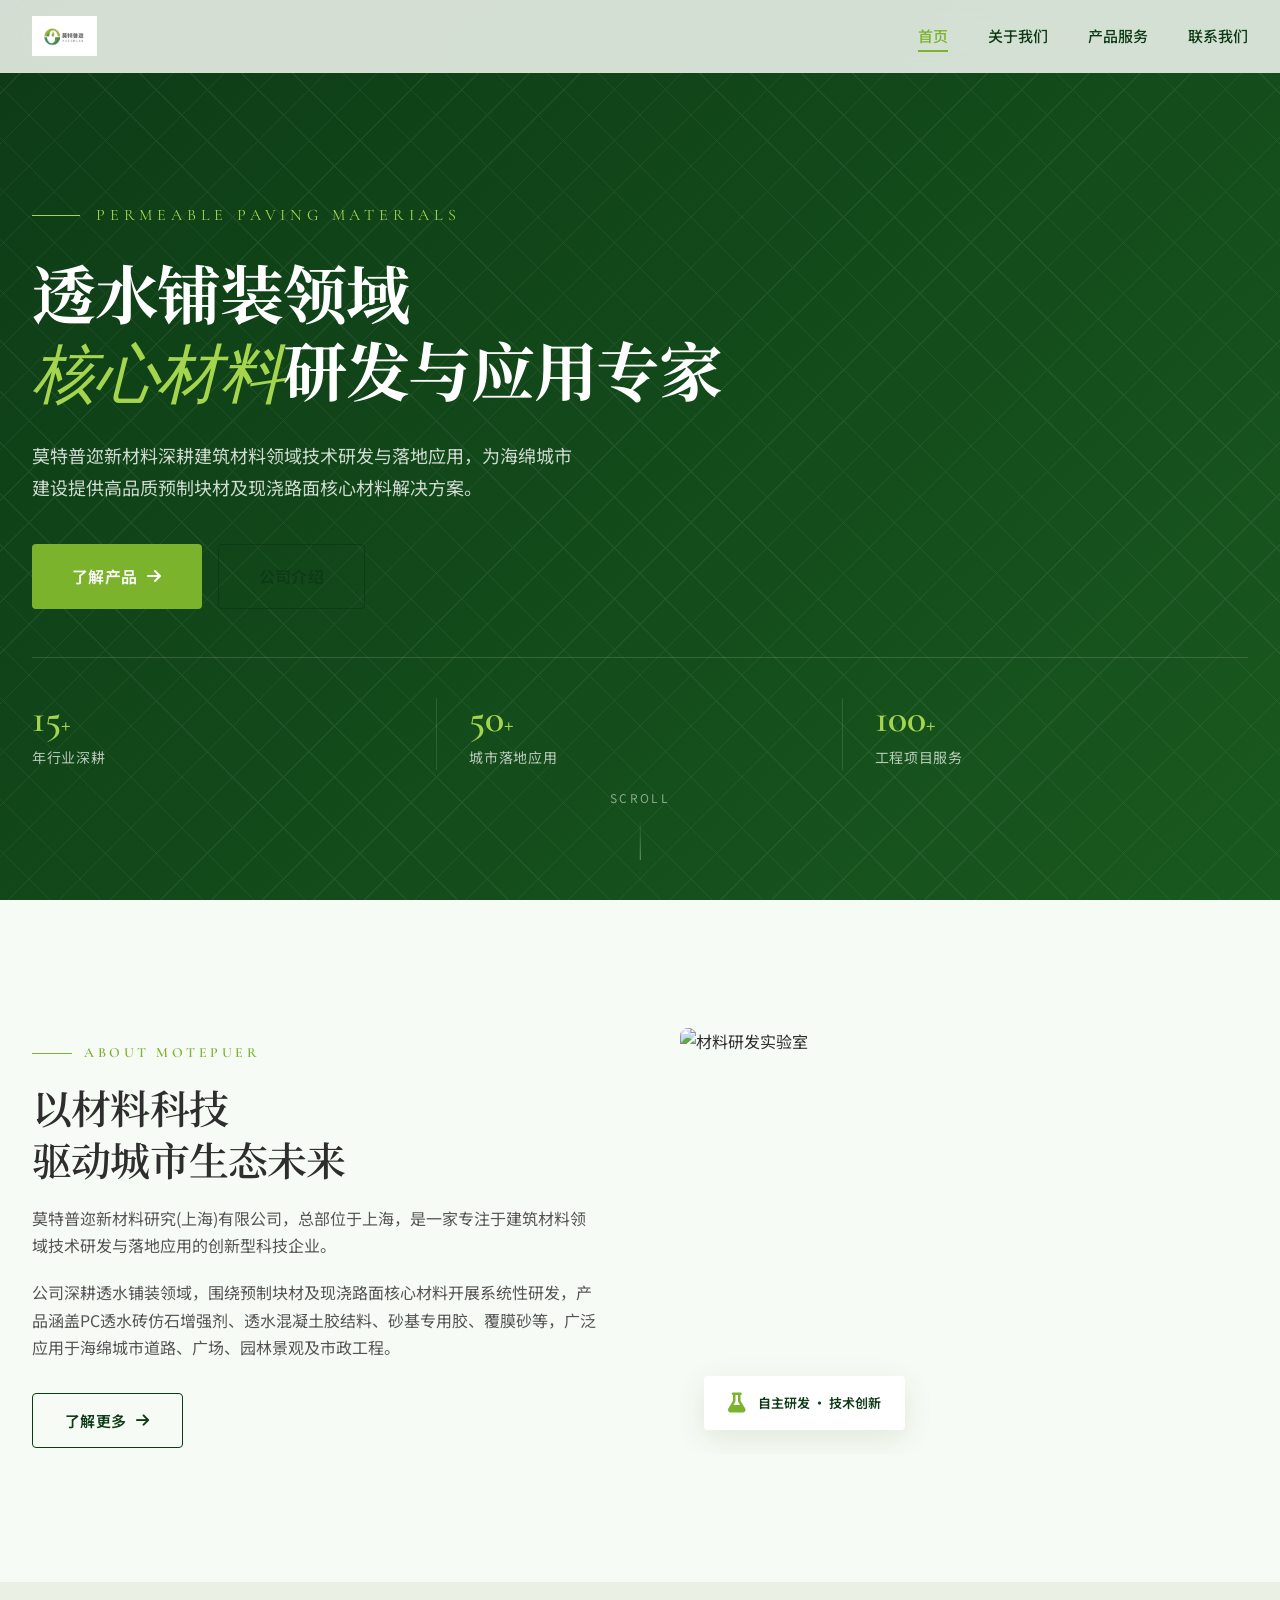
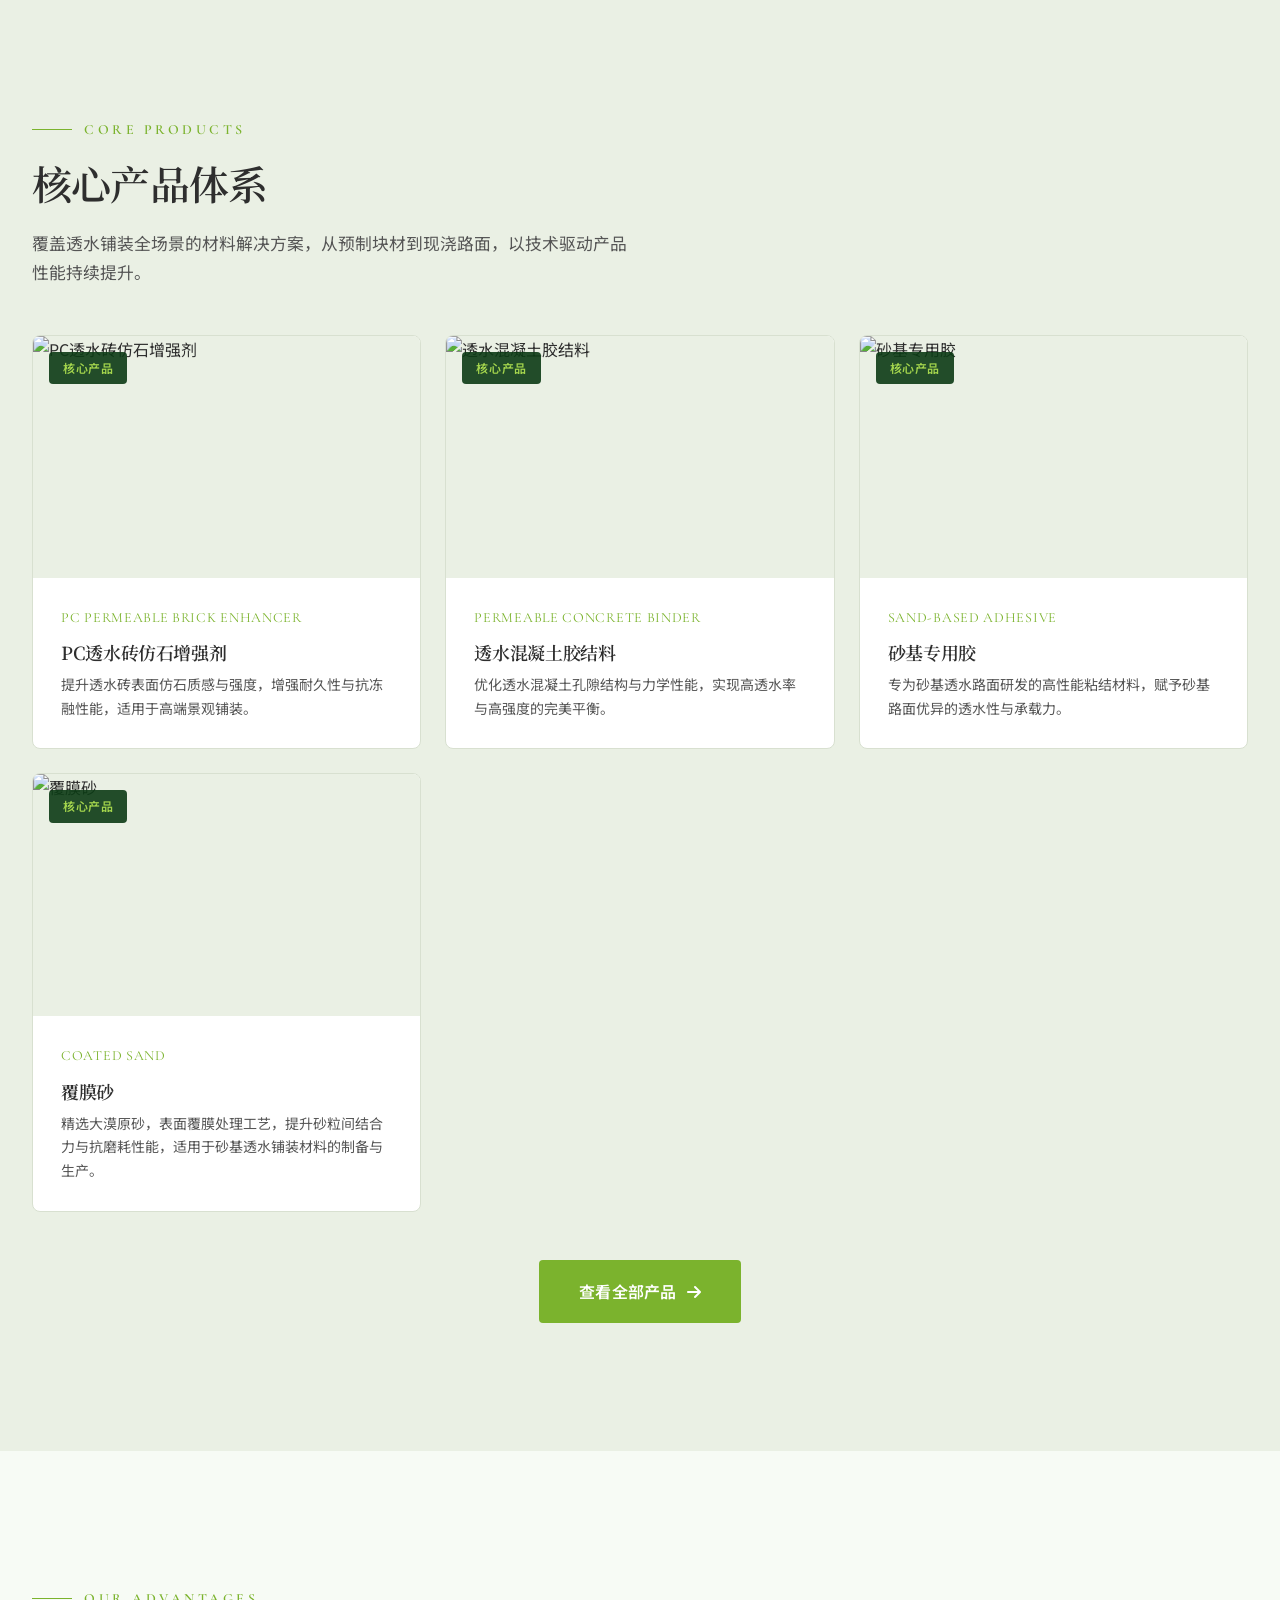
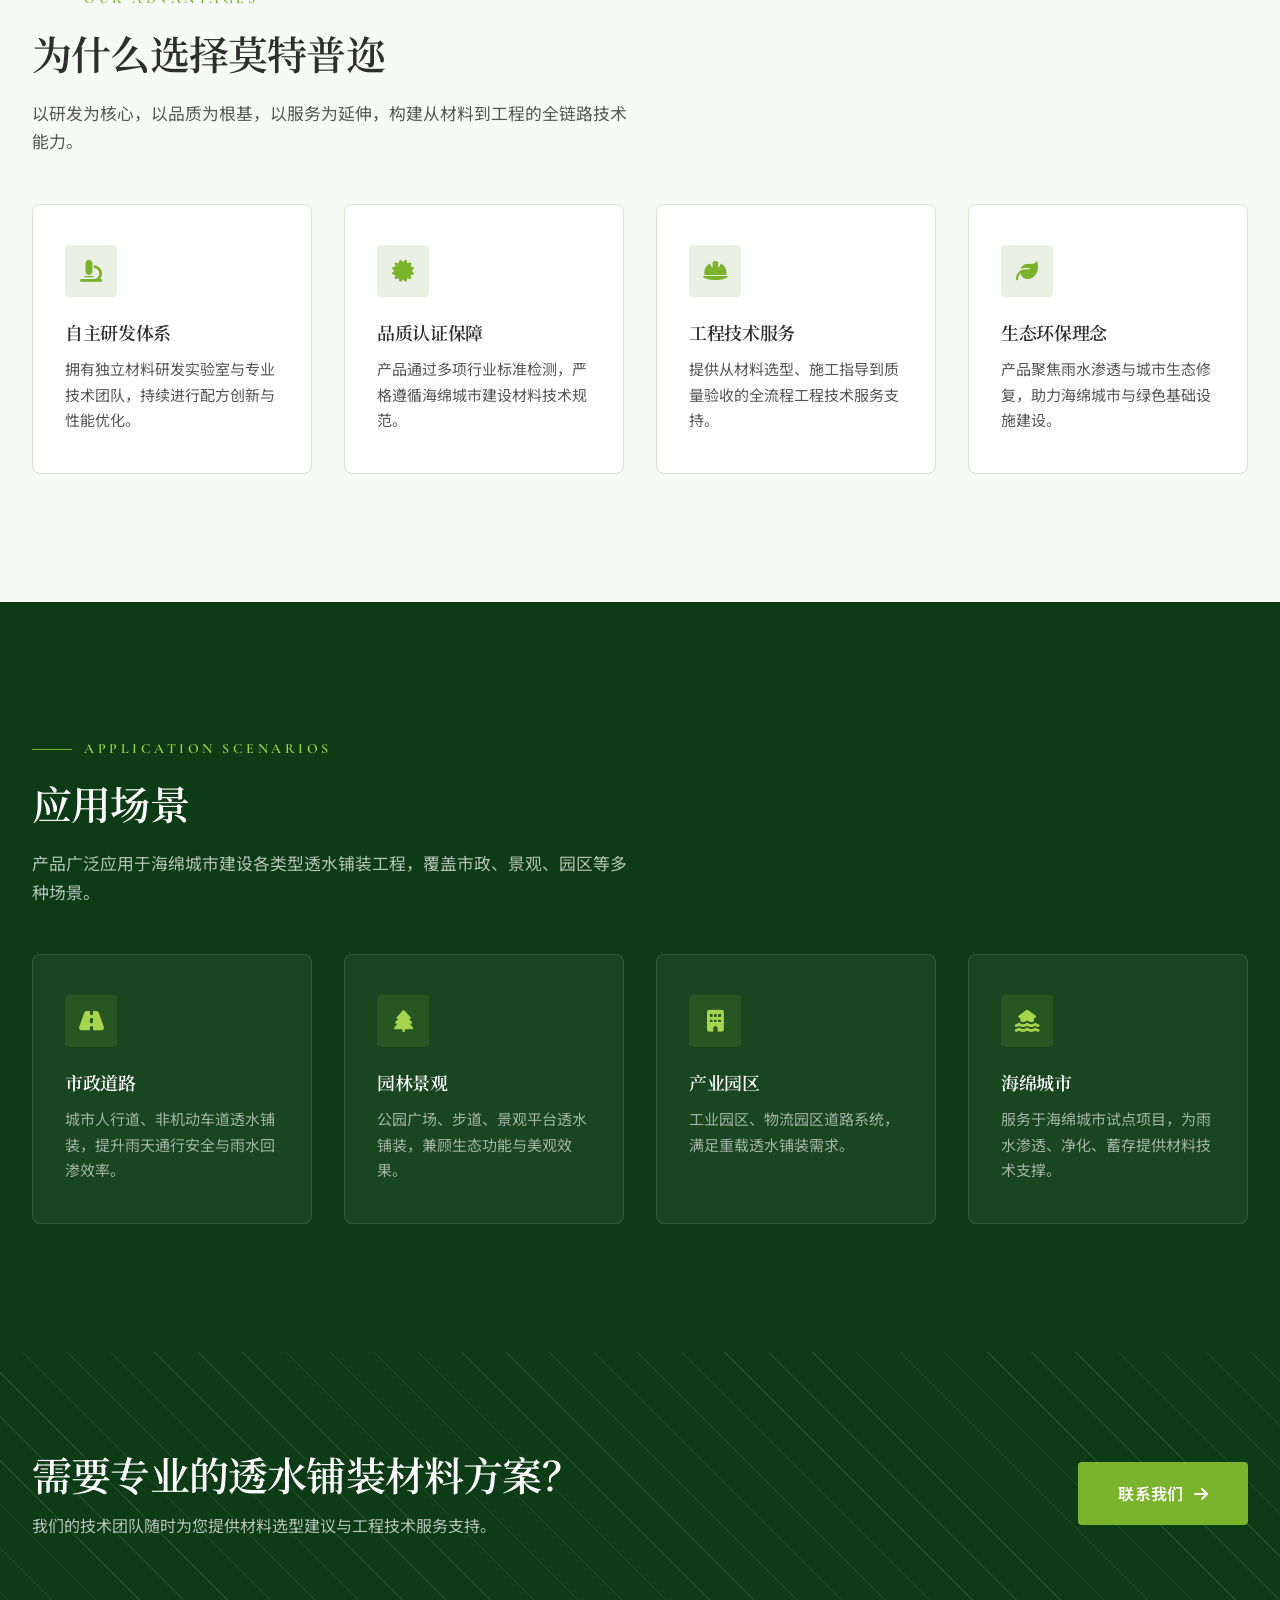
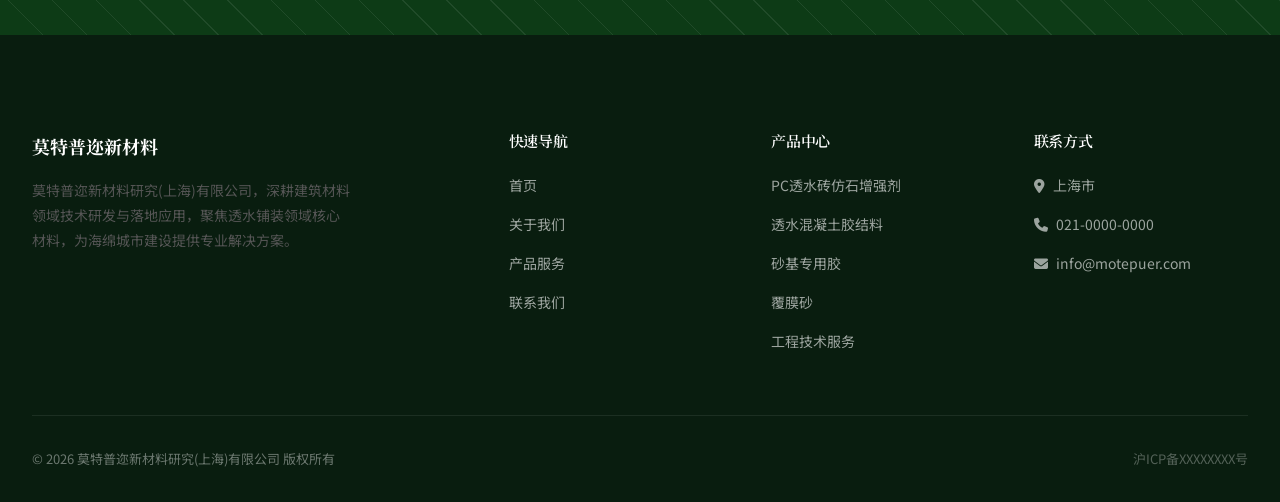
==== index.html @ 20e417fd "首次提交网站全部页面文件" ====
<!DOCTYPE html>
<html lang="zh-CN">
<head>
  <meta charset="UTF-8">
  <meta name="viewport" content="width=device-width, initial-scale=1.0">
  <title>莫特普迩新材料研究(上海)有限公司 | 透水铺装领域核心材料专家</title>
  <meta name="description" content="莫特普迩新材料研究(上海)有限公司深耕建筑材料领域技术研发与落地应用，聚焦透水铺装领域预制块材及现浇路面核心材料，包括PC透水砖仿石增强剂、透水混凝土胶结料、砂基专用胶、覆膜砂等。">

  <!-- Fonts -->
  <link rel="preconnect" href="https://fonts.googleapis.com">
  <link rel="preconnect" href="https://fonts.gstatic.com" crossorigin>
  <link href="https://fonts.googleapis.com/css2?family=Noto+Sans+SC:wght@300;400;500;700&family=Noto+Serif+SC:wght@400;600;700&family=Cormorant+Garamond:ital,wght@0,400;0,600;1,400&display=swap" rel="stylesheet">

  <!-- Font Awesome -->
  <link rel="stylesheet" href="https://cdnjs.cloudflare.com/ajax/libs/font-awesome/6.5.1/css/all.min.css">

  <!-- Styles -->
  <link rel="stylesheet" href="css/style.css">
</head>
<body>

  <!-- ========== Navbar ========== -->
  <nav class="navbar">
    <div class="nav__inner">
      <a href="index.html" class="nav__logo">
        <img src="assets/images/logo.jpg" alt="莫特普迩">
      </a>
      <ul class="nav__links">
        <li><a href="index.html" class="nav__link">首页</a></li>
        <li><a href="about.html" class="nav__link">关于我们</a></li>
        <li><a href="products.html" class="nav__link">产品服务</a></li>
        <li><a href="contact.html" class="nav__link">联系我们</a></li>
      </ul>
      <button class="nav__toggle" aria-label="菜单">
        <i class="fas fa-bars"></i>
      </button>
    </div>
  </nav>

  <!-- ========== Hero ========== -->
  <section class="hero">
    <div class="hero__bg"></div>
    <div class="hero__pattern"></div>
    <div class="hero__content">
      <div class="hero__label">PERMEABLE PAVING MATERIALS</div>
      <h1 class="hero__title">
        透水铺装领域<br>
        <em>核心材料</em>研发与应用专家
      </h1>
      <p class="hero__desc">
        莫特普迩新材料深耕建筑材料领域技术研发与落地应用，为海绵城市建设提供高品质预制块材及现浇路面核心材料解决方案。
      </p>
      <div class="hero__actions">
        <a href="products.html" class="btn btn--primary btn--lg">
          了解产品 <i class="fas fa-arrow-right"></i>
        </a>
        <a href="about.html" class="btn btn--outline btn--lg">
          公司介绍
        </a>
      </div>

      <div class="hero__stats">
        <div class="hero__stat">
          <div class="hero__stat-num">15<span style="font-size:1.5rem;">+</span></div>
          <div class="hero__stat-label">年行业深耕</div>
        </div>
        <div class="hero__stat">
          <div class="hero__stat-num">50<span style="font-size:1.5rem;">+</span></div>
          <div class="hero__stat-label">城市落地应用</div>
        </div>
        <div class="hero__stat">
          <div class="hero__stat-num">100<span style="font-size:1.5rem;">+</span></div>
          <div class="hero__stat-label">工程项目服务</div>
        </div>
      </div>
    </div>

    <div class="hero__scroll">
      <span>SCROLL</span>
      <div class="hero__scroll-line"></div>
    </div>
  </section>

  <!-- ========== About Preview ========== -->
  <section class="section">
    <div class="container">
      <div class="split">
        <div class="split__text fade-up">
          <div class="section-label">ABOUT MOTEPUER</div>
          <h2 class="section-title">以材料科技<br>驱动城市生态未来</h2>
          <p style="margin-bottom: 1.25rem;">
            莫特普迩新材料研究(上海)有限公司，总部位于上海，是一家专注于建筑材料领域技术研发与落地应用的创新型科技企业。
          </p>
          <p style="margin-bottom: 2rem;">
            公司深耕透水铺装领域，围绕预制块材及现浇路面核心材料开展系统性研发，产品涵盖PC透水砖仿石增强剂、透水混凝土胶结料、砂基专用胶、覆膜砂等，广泛应用于海绵城市道路、广场、园林景观及市政工程。
          </p>
          <a href="about.html" class="btn btn--outline">
            了解更多 <i class="fas fa-arrow-right"></i>
          </a>
        </div>
        <div class="split__image fade-up">
          <img src="https://images.unsplash.com/photo-1581094288338-2314dddb7ece?w=800&q=80" alt="材料研发实验室">
          <div class="split__image-badge">
            <i class="fas fa-flask"></i>
            <span class="split__image-badge-text">自主研发 · 技术创新</span>
          </div>
        </div>
      </div>
    </div>
  </section>

  <!-- ========== Core Products ========== -->
  <section class="section section--alt">
    <div class="container">
      <div style="max-width: 600px;" class="fade-up">
        <div class="section-label">CORE PRODUCTS</div>
        <h2 class="section-title">核心产品体系</h2>
        <p class="section-desc">
          覆盖透水铺装全场景的材料解决方案，从预制块材到现浇路面，以技术驱动产品性能持续提升。
        </p>
      </div>

      <div class="products-grid">
        <div class="product-card fade-up">
          <div class="product-card__image">
            <img src="https://images.unsplash.com/photo-1604079628040-9431bb279f9b?w=600&q=80" alt="PC透水砖仿石增强剂">
            <span class="product-card__tag">核心产品</span>
          </div>
          <div class="product-card__body">
            <div class="product-card__subtitle">PC PERMEABLE BRICK ENHANCER</div>
            <h3 class="product-card__title">PC透水砖仿石增强剂</h3>
            <p class="product-card__desc">提升透水砖表面仿石质感与强度，增强耐久性与抗冻融性能，适用于高端景观铺装。</p>
          </div>
        </div>

        <div class="product-card fade-up">
          <div class="product-card__image">
            <img src="C:\Users\梦宇\WorkBuddy\2026-07-03-17-20-47\website\assets\images" alt="透水混凝土胶结料">
            <span class="product-card__tag">核心产品</span>
          </div>
          <div class="product-card__body">
            <div class="product-card__subtitle">PERMEABLE CONCRETE BINDER</div>
            <h3 class="product-card__title">透水混凝土胶结料</h3>
            <p class="product-card__desc">优化透水混凝土孔隙结构与力学性能，实现高透水率与高强度的完美平衡。</p>
          </div>
        </div>

        <div class="product-card fade-up">
          <div class="product-card__image">
            <img src="https://images.unsplash.com/photo-1503387762-3b858595ef67?w=600&q=80" alt="砂基专用胶">
            <span class="product-card__tag">核心产品</span>
          </div>
          <div class="product-card__body">
            <div class="product-card__subtitle">SAND-BASED ADHESIVE</div>
            <h3 class="product-card__title">砂基专用胶</h3>
            <p class="product-card__desc">专为砂基透水路面研发的高性能粘结材料，赋予砂基路面优异的透水性与承载力。</p>
          </div>
        </div>

        <div class="product-card fade-up">
          <div class="product-card__image">
            <img src="https://images.unsplash.com/photo-1565793298595-6a879b1d9493?w=600&q=80" alt="覆膜砂">
            <span class="product-card__tag">核心产品</span>
          </div>
          <div class="product-card__body">
            <div class="product-card__subtitle">COATED SAND</div>
            <h3 class="product-card__title">覆膜砂</h3>
            <p class="product-card__desc">精选大漠原砂，表面覆膜处理工艺，提升砂粒间结合力与抗磨耗性能，适用于砂基透水铺装材料的制备与生产。</p>
          </div>
        </div>
      </div>

      <div style="text-align: center; margin-top: 3rem;" class="fade-up">
        <a href="products.html" class="btn btn--primary btn--lg">
          查看全部产品 <i class="fas fa-arrow-right"></i>
        </a>
      </div>
    </div>
  </section>

  <!-- ========== Advantages ========== -->
  <section class="section">
    <div class="container">
      <div style="max-width: 600px; margin-bottom: 1rem;" class="fade-up">
        <div class="section-label">OUR ADVANTAGES</div>
        <h2 class="section-title">为什么选择莫特普迩</h2>
        <p class="section-desc">
          以研发为核心，以品质为根基，以服务为延伸，构建从材料到工程的全链路技术能力。
        </p>
      </div>

      <div class="features">
        <div class="feature-card fade-up">
          <div class="feature-card__icon"><i class="fas fa-microscope"></i></div>
          <h3 class="feature-card__title">自主研发体系</h3>
          <p class="feature-card__desc">拥有独立材料研发实验室与专业技术团队，持续进行配方创新与性能优化。</p>
        </div>
        <div class="feature-card fade-up">
          <div class="feature-card__icon"><i class="fas fa-certificate"></i></div>
          <h3 class="feature-card__title">品质认证保障</h3>
          <p class="feature-card__desc">产品通过多项行业标准检测，严格遵循海绵城市建设材料技术规范。</p>
        </div>
        <div class="feature-card fade-up">
          <div class="feature-card__icon"><i class="fas fa-hard-hat"></i></div>
          <h3 class="feature-card__title">工程技术服务</h3>
          <p class="feature-card__desc">提供从材料选型、施工指导到质量验收的全流程工程技术服务支持。</p>
        </div>
        <div class="feature-card fade-up">
          <div class="feature-card__icon"><i class="fas fa-leaf"></i></div>
          <h3 class="feature-card__title">生态环保理念</h3>
          <p class="feature-card__desc">产品聚焦雨水渗透与城市生态修复，助力海绵城市与绿色基础设施建设。</p>
        </div>
      </div>
    </div>
  </section>

  <!-- ========== Application Scenarios ========== -->
  <section class="section section--dark">
    <div class="container">
      <div style="max-width: 600px;" class="fade-up">
        <div class="section-label">APPLICATION SCENARIOS</div>
        <h2 class="section-title" style="color: var(--color-white);">应用场景</h2>
        <p class="section-desc" style="color: rgba(255,255,255,0.7);">
          产品广泛应用于海绵城市建设各类型透水铺装工程，覆盖市政、景观、园区等多种场景。
        </p>
      </div>

      <div class="features" style="margin-top: 3rem;">
        <div class="feature-card fade-up" style="background: rgba(255,255,255,0.05); border-color: rgba(255,255,255,0.1);">
          <div class="feature-card__icon" style="background: rgba(123,179,45,0.15); color: var(--color-accent-light);">
            <i class="fas fa-road"></i>
          </div>
          <h3 class="feature-card__title" style="color: var(--color-white);">市政道路</h3>
          <p class="feature-card__desc" style="color: rgba(255,255,255,0.6);">城市人行道、非机动车道透水铺装，提升雨天通行安全与雨水回渗效率。</p>
        </div>
        <div class="feature-card fade-up" style="background: rgba(255,255,255,0.05); border-color: rgba(255,255,255,0.1);">
          <div class="feature-card__icon" style="background: rgba(123,179,45,0.15); color: var(--color-accent-light);">
            <i class="fas fa-tree"></i>
          </div>
          <h3 class="feature-card__title" style="color: var(--color-white);">园林景观</h3>
          <p class="feature-card__desc" style="color: rgba(255,255,255,0.6);">公园广场、步道、景观平台透水铺装，兼顾生态功能与美观效果。</p>
        </div>
        <div class="feature-card fade-up" style="background: rgba(255,255,255,0.05); border-color: rgba(255,255,255,0.1);">
          <div class="feature-card__icon" style="background: rgba(123,179,45,0.15); color: var(--color-accent-light);">
            <i class="fas fa-building"></i>
          </div>
          <h3 class="feature-card__title" style="color: var(--color-white);">产业园区</h3>
          <p class="feature-card__desc" style="color: rgba(255,255,255,0.6);">工业园区、物流园区道路系统，满足重载透水铺装需求。</p>
        </div>
        <div class="feature-card fade-up" style="background: rgba(255,255,255,0.05); border-color: rgba(255,255,255,0.1);">
          <div class="feature-card__icon" style="background: rgba(123,179,45,0.15); color: var(--color-accent-light);">
            <i class="fas fa-house-flood-water"></i>
          </div>
          <h3 class="feature-card__title" style="color: var(--color-white);">海绵城市</h3>
          <p class="feature-card__desc" style="color: rgba(255,255,255,0.6);">服务于海绵城市试点项目，为雨水渗透、净化、蓄存提供材料技术支撑。</p>
        </div>
      </div>
    </div>
  </section>

  <!-- ========== CTA ========== -->
  <section class="cta">
    <div class="cta__bg"></div>
    <div class="container">
      <div class="cta__content fade-up">
        <div class="cta__text">
          <h2>需要专业的透水铺装材料方案？</h2>
          <p>我们的技术团队随时为您提供材料选型建议与工程技术服务支持。</p>
        </div>
        <a href="contact.html" class="btn btn--primary btn--lg">
          联系我们 <i class="fas fa-arrow-right"></i>
        </a>
      </div>
    </div>
  </section>

  <!-- ========== Footer ========== -->
  <footer class="footer">
    <div class="container">
      <div class="footer__top">
        <div>
          <div class="footer__brand">
            <span>莫特普迩新材料</span>
          </div>
          <p class="footer__about">
            莫特普迩新材料研究(上海)有限公司，深耕建筑材料领域技术研发与落地应用，聚焦透水铺装领域核心材料，为海绵城市建设提供专业解决方案。
          </p>
        </div>
        <div>
          <h4 class="footer__col-title">快速导航</h4>
          <ul class="footer__links">
            <li><a href="index.html">首页</a></li>
            <li><a href="about.html">关于我们</a></li>
            <li><a href="products.html">产品服务</a></li>
            <li><a href="contact.html">联系我们</a></li>
          </ul>
        </div>
        <div>
          <h4 class="footer__col-title">产品中心</h4>
          <ul class="footer__links">
            <li><a href="products.html">PC透水砖仿石增强剂</a></li>
            <li><a href="products.html">透水混凝土胶结料</a></li>
            <li><a href="products.html">砂基专用胶</a></li>
            <li><a href="products.html">覆膜砂</a></li>
            <li><a href="products.html">工程技术服务</a></li>
          </ul>
        </div>
        <div>
          <h4 class="footer__col-title">联系方式</h4>
          <ul class="footer__links">
            <li><a href="contact.html"><i class="fas fa-location-dot"></i> 上海市</a></li>
            <li><a href="tel:021-00000000"><i class="fas fa-phone"></i> 021-0000-0000</a></li>
            <li><a href="mailto:info@motepuer.com"><i class="fas fa-envelope"></i> info@motepuer.com</a></li>
          </ul>
        </div>
      </div>
      <div class="footer__bottom">
        <span class="footer__copyright">&copy; 2026 莫特普迩新材料研究(上海)有限公司 版权所有</span>
        <span class="footer__icp">沪ICP备XXXXXXXX号</span>
      </div>
    </div>
  </footer>

  <script src="js/main.js"></script>
</body>
</html>
---- css/style.css ----
/* ============================================
   莫特普迩新材料研究(上海)有限公司 - 企业官网
   Aesthetic Direction: Industrial / Refined
   ============================================ */

/* ========== CSS Variables ========== */
:root {
  --color-primary: #0D3B16;
  --color-secondary: #1B5E20;
  --color-accent: #7BB32D;
  --color-accent-light: #A4D54D;
  --color-bg: #F7FBF5;
  --color-bg-alt: #EAF0E4;
  --color-text: #2E2E2E;
  --color-text-light: #555555;
  --color-text-muted: #8A8A8A;
  --color-white: #FFFFFF;
  --color-border: #D8E0D0;

  --font-heading: "Noto Serif SC", "Songti SC", serif;
  --font-body: "Noto Sans SC", "PingFang SC", sans-serif;
  --font-display: "Cormorant Garamond", "Times New Roman", serif;

  --spacing-xs: 0.5rem;
  --spacing-sm: 1rem;
  --spacing-md: 2rem;
  --spacing-lg: 4rem;
  --spacing-xl: 6rem;
  --spacing-2xl: 8rem;

  --radius-sm: 4px;
  --radius-md: 8px;
  --radius-lg: 16px;

  --shadow-sm: 0 2px 8px rgba(13, 59, 22, 0.06);
  --shadow-md: 0 8px 30px rgba(13, 59, 22, 0.1);
  --shadow-lg: 0 20px 60px rgba(13, 59, 22, 0.15);

  --transition: 0.35s cubic-bezier(0.4, 0, 0.2, 1);
  --max-width: 1280px;
}

/* ========== Reset ========== */
*, *::before, *::after {
  box-sizing: border-box;
  margin: 0;
  padding: 0;
}

html {
  font-size: 16px;
  scroll-behavior: smooth;
  -webkit-font-smoothing: antialiased;
  -moz-osx-font-smoothing: grayscale;
}

body {
  font-family: var(--font-body);
  color: var(--color-text);
  background: var(--color-bg);
  line-height: 1.7;
  overflow-x: hidden;
}

a {
  text-decoration: none;
  color: inherit;
}

img {
  max-width: 100%;
  height: auto;
  display: block;
}

ul, ol {
  list-style: none;
}

/* ========== Typography ========== */
h1, h2, h3, h4 {
  font-family: var(--font-heading);
  font-weight: 600;
  line-height: 1.3;
  letter-spacing: -0.02em;
}

h1 {
  font-size: clamp(2rem, 5vw, 3.5rem);
  font-weight: 700;
}

h2 {
  font-size: clamp(1.75rem, 3.5vw, 2.5rem);
}

h3 {
  font-size: clamp(1.25rem, 2vw, 1.5rem);
}

p {
  color: var(--color-text-light);
  font-size: 1rem;
}

.section-label {
  font-family: var(--font-display);
  font-size: 0.875rem;
  letter-spacing: 0.25em;
  text-transform: uppercase;
  color: var(--color-accent);
  font-weight: 600;
  display: inline-flex;
  align-items: center;
  gap: 0.75rem;
  margin-bottom: 1rem;
}

.section-label::before {
  content: "";
  display: block;
  width: 2.5rem;
  height: 1px;
  background: var(--color-accent);
}

.section-title {
  margin-bottom: 1.25rem;
}

.section-desc {
  max-width: 600px;
  color: var(--color-text-light);
  font-size: 1.05rem;
}

/* ========== Layout ========== */
.container {
  max-width: var(--max-width);
  margin: 0 auto;
  padding: 0 2rem;
}

.section {
  padding: var(--spacing-2xl) 0;
}

.section--tight {
  padding: var(--spacing-xl) 0;
}

.section--dark {
  background: var(--color-primary);
  color: var(--color-white);
}

.section--dark p {
  color: rgba(255, 255, 255, 0.75);
}

.section--dark .section-label {
  color: var(--color-accent-light);
}

.section--alt {
  background: var(--color-bg-alt);
}

/* ========== Navbar ========== */
.navbar {
  position: fixed;
  top: 0;
  left: 0;
  right: 0;
  z-index: 1000;
  background: rgba(247, 251, 245, 0.85);
  backdrop-filter: blur(20px);
  -webkit-backdrop-filter: blur(20px);
  border-bottom: 1px solid var(--color-border);
  transition: var(--transition);
}

.navbar.scrolled {
  background: rgba(26, 39, 53, 0.95);
  border-bottom-color: transparent;
}

.navbar.scrolled .nav__logo,
.navbar.scrolled .nav__link {
  color: var(--color-white);
}

.navbar.scrolled .nav__link:hover {
  color: var(--color-accent-light);
}

.nav__inner {
  max-width: var(--max-width);
  margin: 0 auto;
  padding: 0 2rem;
  display: flex;
  align-items: center;
  justify-content: space-between;
  height: 72px;
}

.nav__logo {
  font-family: var(--font-heading);
  font-size: 1.125rem;
  font-weight: 700;
  color: var(--color-primary);
  letter-spacing: 0.02em;
  display: flex;
  align-items: center;
  gap: 0.625rem;
  transition: var(--transition);
}

.nav__logo-icon {
  width: 36px;
  height: 36px;
  display: flex;
  align-items: center;
  justify-content: center;
  background: var(--color-accent);
  border-radius: var(--radius-sm);
  color: var(--color-white);
  font-size: 1.125rem;
}

.nav__logo-text {
  line-height: 1.2;
}

.nav__logo-text small {
  display: block;
  font-size: 0.625rem;
  font-weight: 400;
  letter-spacing: 0.1em;
  opacity: 0.7;
  text-transform: uppercase;
}

.nav__logo img {
  height: 40px;
  width: auto;
  display: block;
}

.nav__links {
  display: flex;
  align-items: center;
  gap: 2.5rem;
}

.nav__link {
  font-size: 0.9375rem;
  font-weight: 500;
  color: var(--color-primary);
  position: relative;
  transition: var(--transition);
}

.nav__link::after {
  content: "";
  position: absolute;
  bottom: -6px;
  left: 0;
  width: 0;
  height: 2px;
  background: var(--color-accent);
  transition: var(--transition);
}

.nav__link:hover::after,
.nav__link.active::after {
  width: 100%;
}

.nav__link:hover {
  color: var(--color-accent);
}

.nav__link.active {
  color: var(--color-accent);
}

.nav__toggle {
  display: none;
  background: none;
  border: none;
  cursor: pointer;
  font-size: 1.5rem;
  color: var(--color-primary);
}

/* ========== Buttons ========== */
.btn {
  display: inline-flex;
  align-items: center;
  gap: 0.625rem;
  padding: 0.875rem 2rem;
  font-size: 0.9375rem;
  font-weight: 600;
  font-family: var(--font-body);
  border-radius: var(--radius-sm);
  cursor: pointer;
  transition: var(--transition);
  border: none;
  letter-spacing: 0.02em;
}

.btn--primary {
  background: var(--color-accent);
  color: var(--color-white);
}

.btn--primary:hover {
  background: #5A8A1E;
  transform: translateY(-2px);
  box-shadow: 0 8px 24px rgba(123, 179, 45, 0.35);
}

.btn--outline {
  background: transparent;
  color: var(--color-primary);
  border: 1.5px solid var(--color-primary);
}

.section--dark .btn--outline {
  color: var(--color-white);
  border-color: rgba(255, 255, 255, 0.4);
}

.btn--outline:hover {
  background: var(--color-primary);
  color: var(--color-white);
  border-color: var(--color-primary);
}

.section--dark .btn--outline:hover {
  background: var(--color-white);
  color: var(--color-primary);
}

.btn--lg {
  padding: 1.125rem 2.5rem;
  font-size: 1rem;
}

/* ========== Hero ========== */
.hero {
  position: relative;
  min-height: 100vh;
  display: flex;
  align-items: center;
  background: var(--color-primary);
  overflow: hidden;
  padding-top: 72px;
}

.hero__bg {
  position: absolute;
  inset: 0;
  background:
    linear-gradient(135deg, rgba(13, 59, 22, 0.92) 0%, rgba(27, 94, 32, 0.85) 100%),
    url('https://images.unsplash.com/photo-1541888946425-d81bb19240c5?w=1920&q=80') center/cover;
}

.hero__pattern {
  position: absolute;
  inset: 0;
  opacity: 0.06;
  background-image:
    repeating-linear-gradient(45deg, transparent, transparent 35px, #fff 35px, #fff 36px),
    repeating-linear-gradient(-45deg, transparent, transparent 35px, #fff 35px, #fff 36px);
}

.hero__content {
  position: relative;
  z-index: 2;
  max-width: var(--max-width);
  margin: 0 auto;
  padding: 0 2rem;
  width: 100%;
}

.hero__label {
  font-family: var(--font-display);
  font-size: 1rem;
  letter-spacing: 0.3em;
  text-transform: uppercase;
  color: var(--color-accent-light);
  margin-bottom: 1.5rem;
  display: flex;
  align-items: center;
  gap: 1rem;
}

.hero__label::before {
  content: "";
  width: 3rem;
  height: 1px;
  background: var(--color-accent-light);
}

.hero__title {
  font-size: clamp(2.25rem, 5.5vw, 4rem);
  color: var(--color-white);
  font-weight: 700;
  line-height: 1.2;
  margin-bottom: 1.5rem;
  max-width: 720px;
}

.hero__title em {
  font-family: var(--font-display);
  font-style: italic;
  font-weight: 400;
  color: var(--color-accent-light);
}

.hero__desc {
  color: rgba(255, 255, 255, 0.8);
  font-size: 1.125rem;
  max-width: 540px;
  margin-bottom: 2.5rem;
  line-height: 1.8;
}

.hero__actions {
  display: flex;
  gap: 1rem;
  flex-wrap: wrap;
}

.hero__scroll {
  position: absolute;
  bottom: 2.5rem;
  left: 50%;
  transform: translateX(-50%);
  color: rgba(255, 255, 255, 0.5);
  font-size: 0.75rem;
  letter-spacing: 0.2em;
  text-transform: uppercase;
  display: flex;
  flex-direction: column;
  align-items: center;
  gap: 0.75rem;
}

.hero__scroll-line {
  width: 1px;
  height: 40px;
  background: linear-gradient(to bottom, transparent, rgba(255, 255, 255, 0.4));
  animation: scrollLine 2s ease-in-out infinite;
}

@keyframes scrollLine {
  0%, 100% { transform: scaleY(0.5); opacity: 0.3; }
  50% { transform: scaleY(1); opacity: 1; }
}

/* Hero stats */
.hero__stats {
  display: grid;
  grid-template-columns: repeat(3, 1fr);
  gap: 0;
  margin-top: 3rem;
  padding-top: 2.5rem;
  border-top: 1px solid rgba(255, 255, 255, 0.15);
}

.hero__stat {
  padding-right: 2rem;
}

.hero__stat:not(:last-child) {
  border-right: 1px solid rgba(255, 255, 255, 0.12);
  padding-right: 2rem;
}

.hero__stat:not(:first-child) {
  padding-left: 2rem;
}

.hero__stat-num {
  font-family: var(--font-display);
  font-size: 2.5rem;
  font-weight: 600;
  color: var(--color-accent-light);
  line-height: 1;
  margin-bottom: 0.5rem;
}

.hero__stat-label {
  color: rgba(255, 255, 255, 0.7);
  font-size: 0.875rem;
  letter-spacing: 0.05em;
}

/* ========== Page Header (sub pages) ========== */
.page-header {
  position: relative;
  padding: calc(72px + var(--spacing-xl)) 0 var(--spacing-lg);
  background: var(--color-primary);
  overflow: hidden;
}

.page-header__bg {
  position: absolute;
  inset: 0;
  opacity: 0.12;
  background-image:
    repeating-linear-gradient(0deg, transparent, transparent 40px, rgba(255,255,255,0.15) 40px, rgba(255,255,255,0.15) 41px),
    repeating-linear-gradient(90deg, transparent, transparent 40px, rgba(255,255,255,0.15) 40px, rgba(255,255,255,0.15) 41px);
}

.page-header__content {
  position: relative;
  z-index: 2;
}

.page-header__breadcrumb {
  font-size: 0.8125rem;
  color: rgba(255, 255, 255, 0.5);
  margin-bottom: 1rem;
  letter-spacing: 0.05em;
}

.page-header__breadcrumb a:hover {
  color: var(--color-accent-light);
}

.page-header__breadcrumb span {
  margin: 0 0.5rem;
  opacity: 0.5;
}

.page-header__title {
  color: var(--color-white);
  margin-bottom: 0.75rem;
}

.page-header__title em {
  font-family: var(--font-display);
  font-style: italic;
  font-weight: 400;
  color: var(--color-accent-light);
}

.page-header__desc {
  color: rgba(255, 255, 255, 0.7);
  max-width: 580px;
}

/* ========== Feature Cards ========== */
.features {
  display: grid;
  grid-template-columns: repeat(auto-fit, minmax(260px, 1fr));
  gap: 2rem;
  margin-top: 3rem;
}

.feature-card {
  background: var(--color-white);
  padding: 2.5rem 2rem;
  border-radius: var(--radius-md);
  border: 1px solid var(--color-border);
  transition: var(--transition);
  position: relative;
  overflow: hidden;
}

.feature-card::before {
  content: "";
  position: absolute;
  top: 0;
  left: 0;
  width: 3px;
  height: 0;
  background: var(--color-accent);
  transition: var(--transition);
}

.feature-card:hover {
  transform: translateY(-6px);
  box-shadow: var(--shadow-md);
  border-color: transparent;
}

.feature-card:hover::before {
  height: 100%;
}

.feature-card__icon {
  width: 52px;
  height: 52px;
  display: flex;
  align-items: center;
  justify-content: center;
  background: var(--color-bg-alt);
  border-radius: var(--radius-sm);
  color: var(--color-accent);
  font-size: 1.375rem;
  margin-bottom: 1.5rem;
  transition: var(--transition);
}

.feature-card:hover .feature-card__icon {
  background: var(--color-accent);
  color: var(--color-white);
}

.feature-card__title {
  font-size: 1.125rem;
  margin-bottom: 0.75rem;
}

.feature-card__desc {
  font-size: 0.9375rem;
  line-height: 1.7;
}

/* ========== Split Layout ========== */
.split {
  display: grid;
  grid-template-columns: 1fr 1fr;
  gap: 5rem;
  align-items: center;
}

.split--reverse .split__text {
  order: 2;
}

.split__image {
  position: relative;
  border-radius: var(--radius-md);
  overflow: hidden;
  aspect-ratio: 4/3;
}

.split__image img {
  width: 100%;
  height: 100%;
  object-fit: cover;
  transition: var(--transition);
}

.split__image:hover img {
  transform: scale(1.05);
}

.split__image-badge {
  position: absolute;
  bottom: 1.5rem;
  left: 1.5rem;
  background: var(--color-white);
  padding: 1rem 1.5rem;
  border-radius: var(--radius-sm);
  box-shadow: var(--shadow-md);
  display: flex;
  align-items: center;
  gap: 0.75rem;
}

.split__image-badge i {
  color: var(--color-accent);
  font-size: 1.25rem;
}

.split__image-badge-text {
  font-size: 0.8125rem;
  font-weight: 600;
  color: var(--color-primary);
}

/* ========== Product Cards ========== */
.products-grid {
  display: grid;
  grid-template-columns: repeat(auto-fill, minmax(300px, 1fr));
  gap: 1.5rem;
  margin-top: 3rem;
}

.product-card {
  background: var(--color-white);
  border-radius: var(--radius-md);
  overflow: hidden;
  border: 1px solid var(--color-border);
  transition: var(--transition);
  display: flex;
  flex-direction: column;
}

.product-card:hover {
  transform: translateY(-6px);
  box-shadow: var(--shadow-lg);
  border-color: transparent;
}

.product-card__image {
  position: relative;
  aspect-ratio: 16/10;
  overflow: hidden;
  background: var(--color-bg-alt);
}

.product-card__image img {
  width: 100%;
  height: 100%;
  object-fit: cover;
  transition: var(--transition);
}

.product-card:hover .product-card__image img {
  transform: scale(1.08);
}

.product-card__tag {
  position: absolute;
  top: 1rem;
  left: 1rem;
  background: rgba(13, 59, 22, 0.9);
  color: var(--color-accent-light);
  padding: 0.375rem 0.875rem;
  border-radius: var(--radius-sm);
  font-size: 0.75rem;
  font-weight: 600;
  letter-spacing: 0.05em;
}

.product-card__body {
  padding: 1.75rem;
  flex: 1;
  display: flex;
  flex-direction: column;
}

.product-card__title {
  font-size: 1.125rem;
  margin-bottom: 0.5rem;
}

.product-card__subtitle {
  font-family: var(--font-display);
  font-size: 0.875rem;
  color: var(--color-accent);
  letter-spacing: 0.05em;
  margin-bottom: 0.75rem;
}

.product-card__desc {
  font-size: 0.875rem;
  line-height: 1.7;
  flex: 1;
}

.product-card__features {
  margin-top: 1rem;
  padding-top: 1rem;
  border-top: 1px solid var(--color-border);
}

.product-card__features li {
  font-size: 0.8125rem;
  color: var(--color-text-light);
  padding: 0.25rem 0;
  display: flex;
  align-items: center;
  gap: 0.5rem;
}

.product-card__features li i {
  color: var(--color-accent);
  font-size: 0.75rem;
}

/* ========== Timeline ========== */
.timeline {
  position: relative;
  margin-top: 3rem;
  padding-left: 2rem;
}

.timeline::before {
  content: "";
  position: absolute;
  left: 0;
  top: 0;
  bottom: 0;
  width: 2px;
  background: linear-gradient(to bottom, var(--color-accent), var(--color-border));
}

.timeline__item {
  position: relative;
  padding-bottom: 2.5rem;
}

.timeline__item:last-child {
  padding-bottom: 0;
}

.timeline__dot {
  position: absolute;
  left: -2.4375rem;
  top: 0.25rem;
  width: 14px;
  height: 14px;
  border-radius: 50%;
  background: var(--color-accent);
  border: 3px solid var(--color-bg);
  box-shadow: 0 0 0 2px var(--color-accent);
}

.timeline__year {
  font-family: var(--font-display);
  font-size: 1.5rem;
  font-weight: 600;
  color: var(--color-accent);
  margin-bottom: 0.25rem;
}

.timeline__title {
  font-size: 1.0625rem;
  margin-bottom: 0.5rem;
}

.timeline__desc {
  font-size: 0.9375rem;
}

/* ========== Values Grid ========== */
.values-grid {
  display: grid;
  grid-template-columns: repeat(auto-fit, minmax(220px, 1fr));
  gap: 1.5rem;
  margin-top: 3rem;
}

.value-item {
  text-align: center;
  padding: 2rem 1.5rem;
  border: 1px solid var(--color-border);
  border-radius: var(--radius-md);
  background: var(--color-white);
  transition: var(--transition);
}

.value-item:hover {
  border-color: var(--color-accent);
  transform: translateY(-4px);
}

.value-item__icon {
  width: 64px;
  height: 64px;
  margin: 0 auto 1.25rem;
  display: flex;
  align-items: center;
  justify-content: center;
  background: var(--color-bg-alt);
  border-radius: 50%;
  color: var(--color-accent);
  font-size: 1.5rem;
  transition: var(--transition);
}

.value-item:hover .value-item__icon {
  background: var(--color-accent);
  color: var(--color-white);
}

.value-item__title {
  font-size: 1.0625rem;
  margin-bottom: 0.5rem;
}

.value-item__desc {
  font-size: 0.875rem;
}

/* ========== Contact ========== */
.contact-grid {
  display: grid;
  grid-template-columns: 1.2fr 0.8fr;
  gap: 4rem;
  margin-top: 3rem;
}

.contact-form {
  background: var(--color-white);
  padding: 2.5rem;
  border-radius: var(--radius-md);
  border: 1px solid var(--color-border);
}

.form-group {
  margin-bottom: 1.5rem;
}

.form-row {
  display: grid;
  grid-template-columns: 1fr 1fr;
  gap: 1.5rem;
}

.form-label {
  display: block;
  font-size: 0.875rem;
  font-weight: 600;
  color: var(--color-primary);
  margin-bottom: 0.5rem;
}

.form-input,
.form-textarea,
.form-select {
  width: 100%;
  padding: 0.75rem 1rem;
  border: 1.5px solid var(--color-border);
  border-radius: var(--radius-sm);
  font-family: var(--font-body);
  font-size: 0.9375rem;
  color: var(--color-text);
  background: var(--color-bg);
  transition: var(--transition);
}

.form-input:focus,
.form-textarea:focus,
.form-select:focus {
  outline: none;
  border-color: var(--color-accent);
  background: var(--color-white);
}

.form-textarea {
  resize: vertical;
  min-height: 120px;
}

.contact-info {
  display: flex;
  flex-direction: column;
  gap: 2rem;
}

.contact-info__item {
  display: flex;
  gap: 1rem;
  align-items: flex-start;
}

.contact-info__icon {
  width: 48px;
  height: 48px;
  display: flex;
  align-items: center;
  justify-content: center;
  background: var(--color-primary);
  color: var(--color-accent-light);
  border-radius: var(--radius-sm);
  font-size: 1.125rem;
  flex-shrink: 0;
}

.contact-info__label {
  font-size: 0.8125rem;
  color: var(--color-text-muted);
  letter-spacing: 0.05em;
  text-transform: uppercase;
  margin-bottom: 0.25rem;
}

.contact-info__value {
  font-size: 1rem;
  font-weight: 500;
  color: var(--color-primary);
  line-height: 1.5;
}

/* ========== CTA Section ========== */
.cta {
  position: relative;
  background: var(--color-primary);
  padding: var(--spacing-xl) 0;
  overflow: hidden;
}

.cta__bg {
  position: absolute;
  inset: 0;
  opacity: 0.08;
  background-image: repeating-linear-gradient(45deg, transparent, transparent 30px, #fff 30px, #fff 31px);
}

.cta__content {
  position: relative;
  z-index: 2;
  display: flex;
  align-items: center;
  justify-content: space-between;
  gap: 3rem;
  flex-wrap: wrap;
}

.cta__text h2 {
  color: var(--color-white);
  margin-bottom: 0.75rem;
}

.cta__text p {
  color: rgba(255, 255, 255, 0.7);
  max-width: 480px;
}

/* ========== Footer ========== */
.footer {
  background: #091D0F;
  color: rgba(255, 255, 255, 0.6);
  padding: var(--spacing-xl) 0 2rem;
}

.footer__top {
  display: grid;
  grid-template-columns: 2fr 1fr 1fr 1fr;
  gap: 3rem;
  padding-bottom: 3rem;
  border-bottom: 1px solid rgba(255, 255, 255, 0.08);
}

.footer__brand {
  font-family: var(--font-heading);
  font-size: 1.125rem;
  font-weight: 700;
  color: var(--color-white);
  margin-bottom: 1rem;
  display: flex;
  align-items: center;
  gap: 0.625rem;
}

.footer__brand .nav__logo-icon {
  width: 32px;
  height: 32px;
  font-size: 1rem;
}

.footer__about {
  font-size: 0.875rem;
  line-height: 1.8;
  max-width: 320px;
  margin-bottom: 1.5rem;
}

.footer__col-title {
  font-size: 0.9375rem;
  font-weight: 600;
  color: var(--color-white);
  margin-bottom: 1.25rem;
}

.footer__links li {
  margin-bottom: 0.75rem;
}

.footer__links a {
  font-size: 0.875rem;
  transition: var(--transition);
  display: inline-flex;
  align-items: center;
  gap: 0.5rem;
}

.footer__links a:hover {
  color: var(--color-accent-light);
  padding-left: 4px;
}

.footer__bottom {
  display: flex;
  justify-content: space-between;
  align-items: center;
  padding-top: 2rem;
  flex-wrap: wrap;
  gap: 1rem;
}

.footer__copyright {
  font-size: 0.8125rem;
  color: rgba(255, 255, 255, 0.4);
}

.footer__icp {
  font-size: 0.8125rem;
  color: rgba(255, 255, 255, 0.3);
}

/* ========== Animations ========== */
.fade-up {
  opacity: 0;
  transform: translateY(40px);
  transition: opacity 0.7s ease, transform 0.7s ease;
}

.fade-up.visible {
  opacity: 1;
  transform: translateY(0);
}

.fade-up:nth-child(2) { transition-delay: 0.1s; }
.fade-up:nth-child(3) { transition-delay: 0.2s; }
.fade-up:nth-child(4) { transition-delay: 0.3s; }

/* ========== Responsive ========== */
@media (max-width: 968px) {
  .split {
    grid-template-columns: 1fr;
    gap: 2.5rem;
  }

  .split--reverse .split__text {
    order: 0;
  }

  .contact-grid {
    grid-template-columns: 1fr;
    gap: 2.5rem;
  }

  .footer__top {
    grid-template-columns: 1fr 1fr;
    gap: 2rem;
  }

  .cta__content {
    flex-direction: column;
    text-align: center;
  }
}

@media (max-width: 768px) {
  .nav__links {
    display: none;
    position: absolute;
    top: 72px;
    left: 0;
    right: 0;
    background: var(--color-primary);
    flex-direction: column;
    padding: 1.5rem 2rem;
    gap: 1.25rem;
    border-bottom: 1px solid rgba(123, 179, 45, 0.1);
  }

  .nav__links.open {
    display: flex;
  }

  .nav__links .nav__link {
    color: var(--color-white);
  }

  .navbar.scrolled .nav__toggle,
  .nav__toggle {
    color: var(--color-primary);
  }

  .navbar.scrolled .nav__toggle {
    color: var(--color-white);
  }

  .nav__toggle {
    display: block;
  }

  .hero__stats {
    grid-template-columns: 1fr;
    gap: 1.5rem;
  }

  .hero__stat {
    padding: 0 !important;
    border: none !important;
  }

  .form-row {
    grid-template-columns: 1fr;
  }

  .footer__top {
    grid-template-columns: 1fr;
  }

  .footer__bottom {
    flex-direction: column;
    text-align: center;
  }

  .section {
    padding: var(--spacing-xl) 0;
  }

  .container {
    padding: 0 1.25rem;
  }

  .hero__content {
    padding: 0 1.25rem;
  }
}
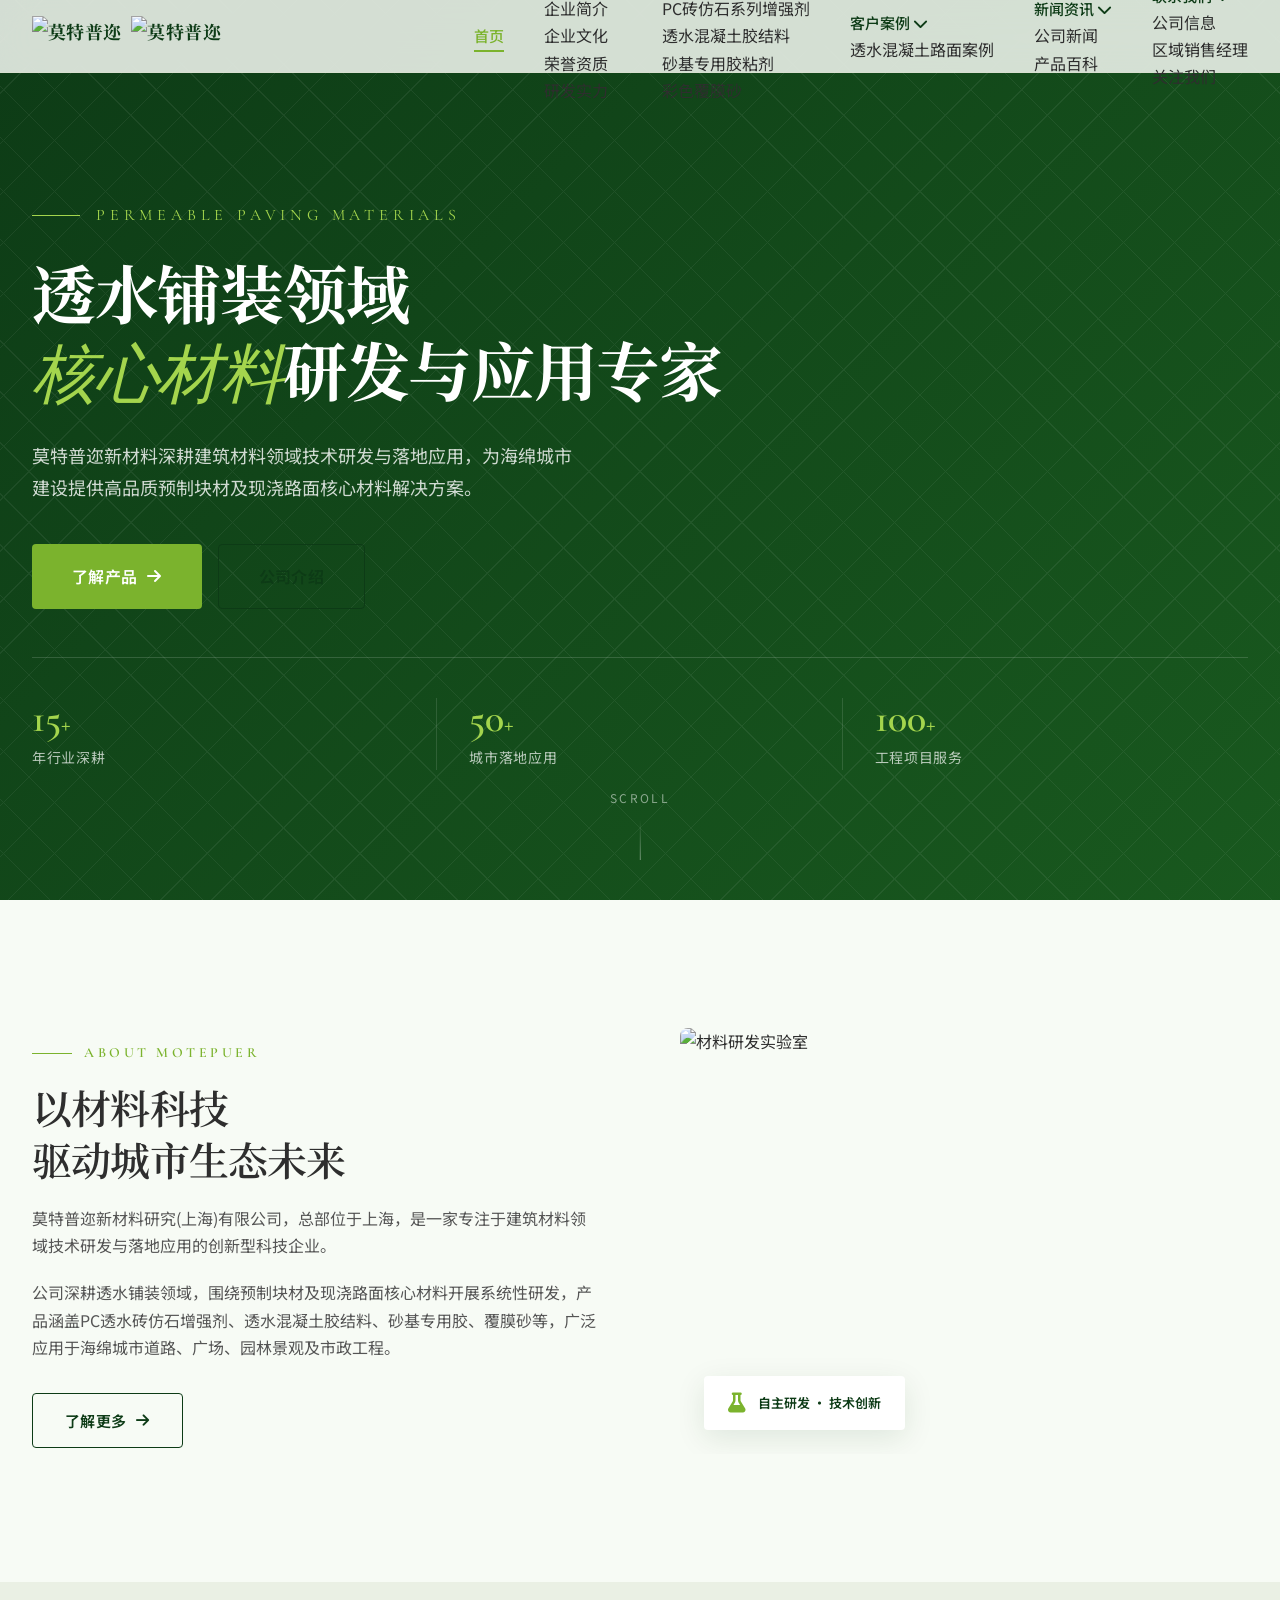
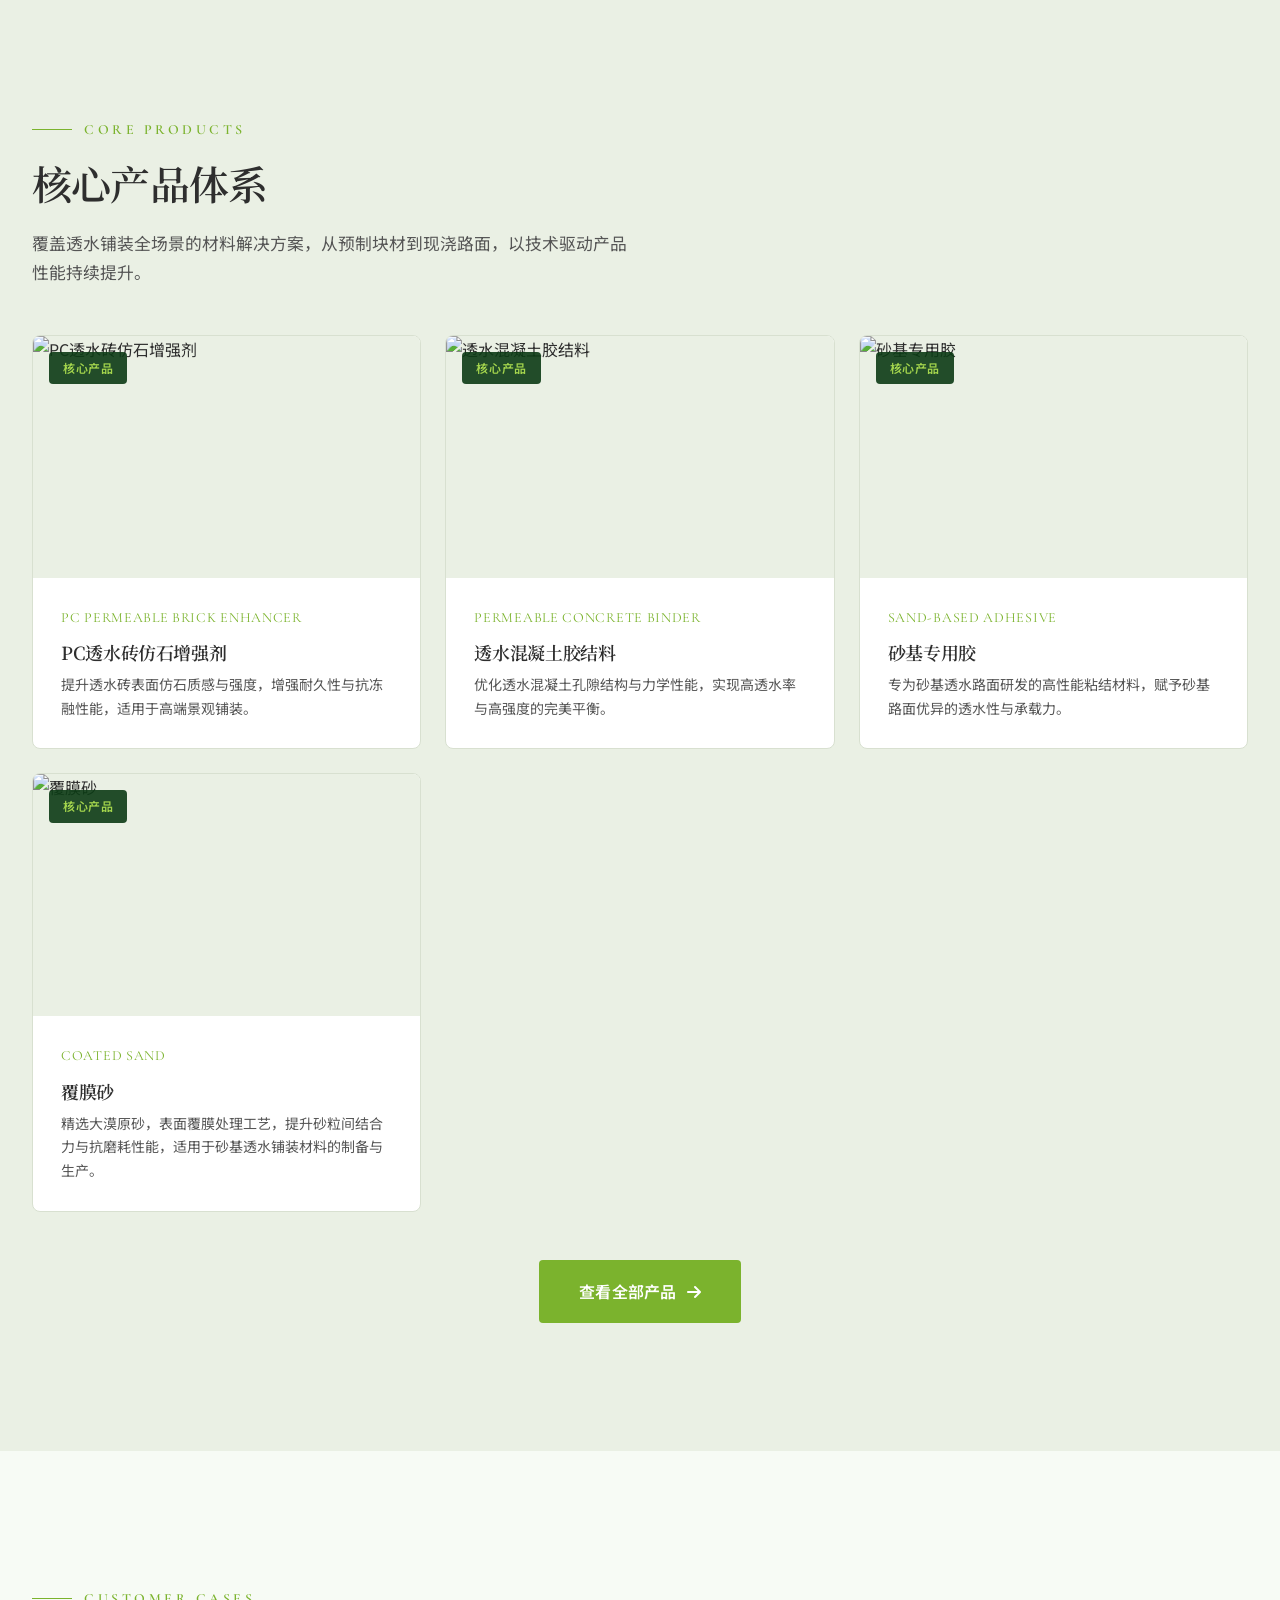
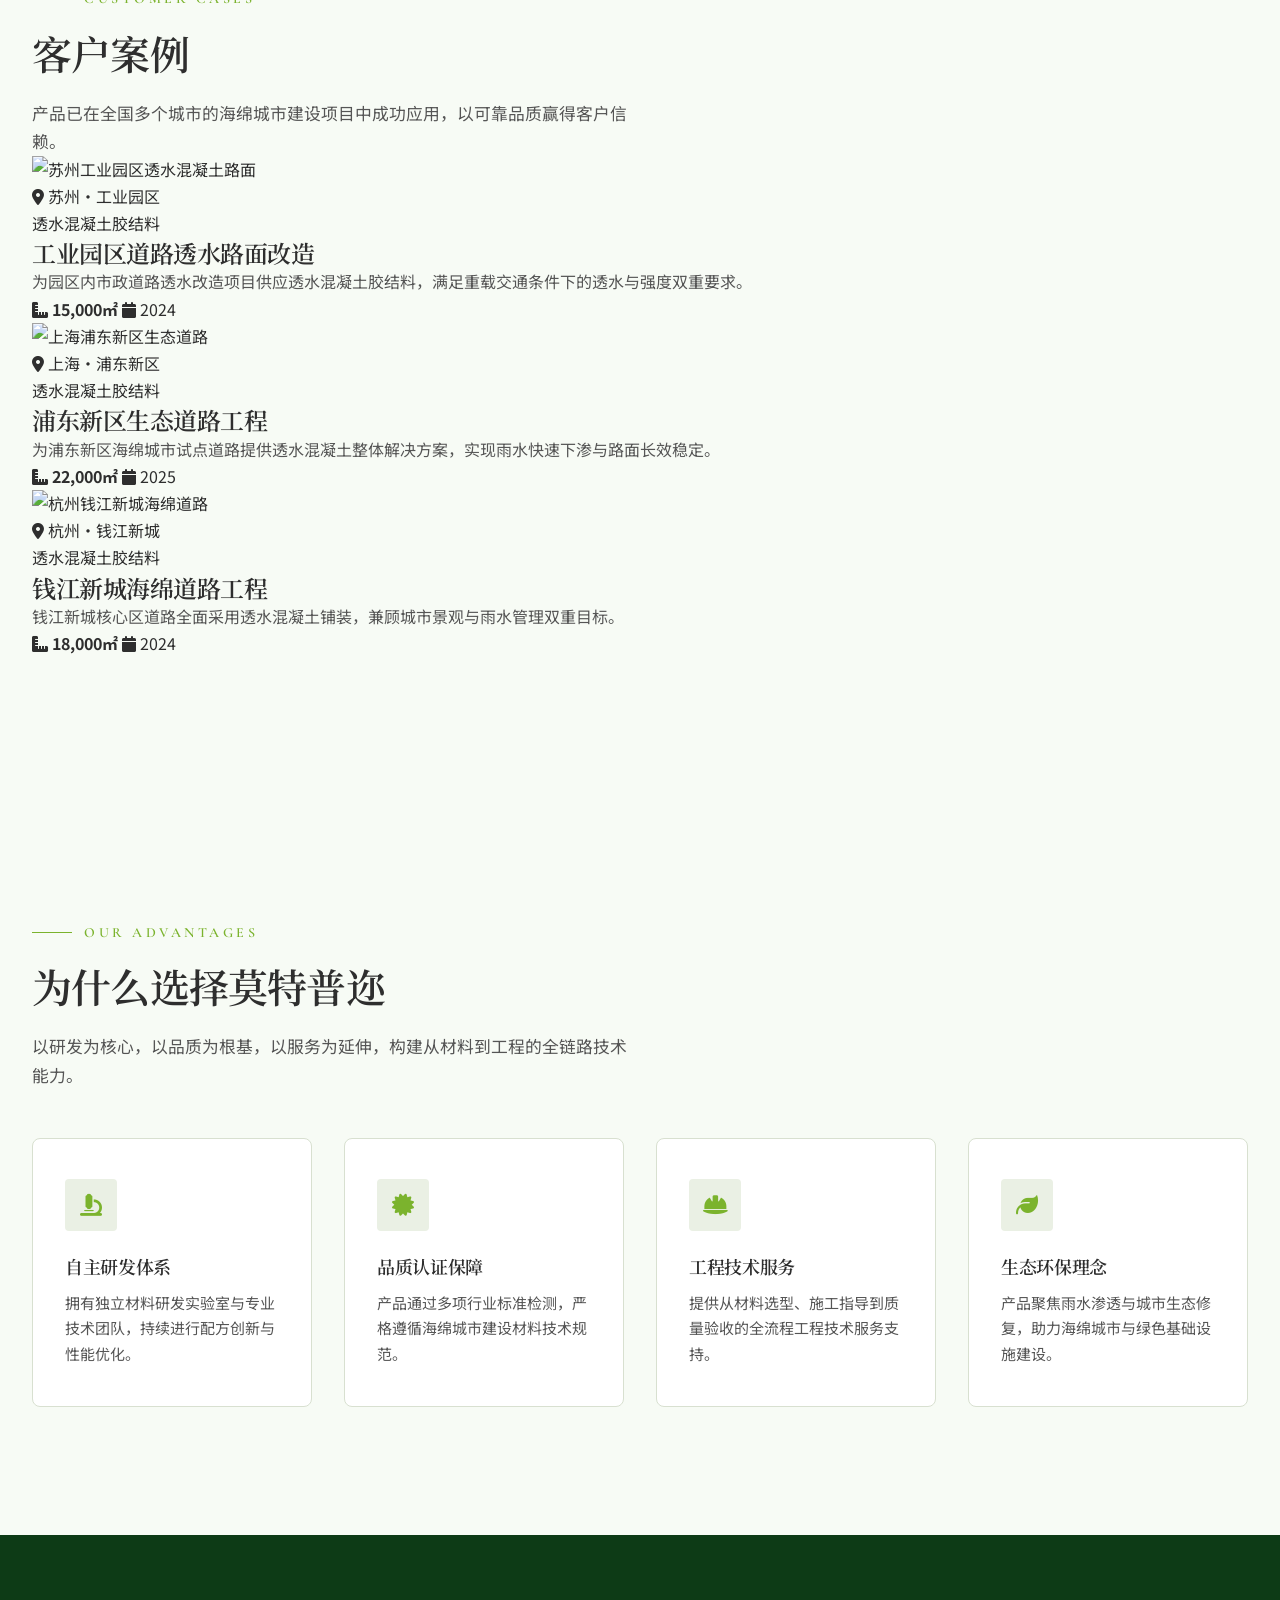
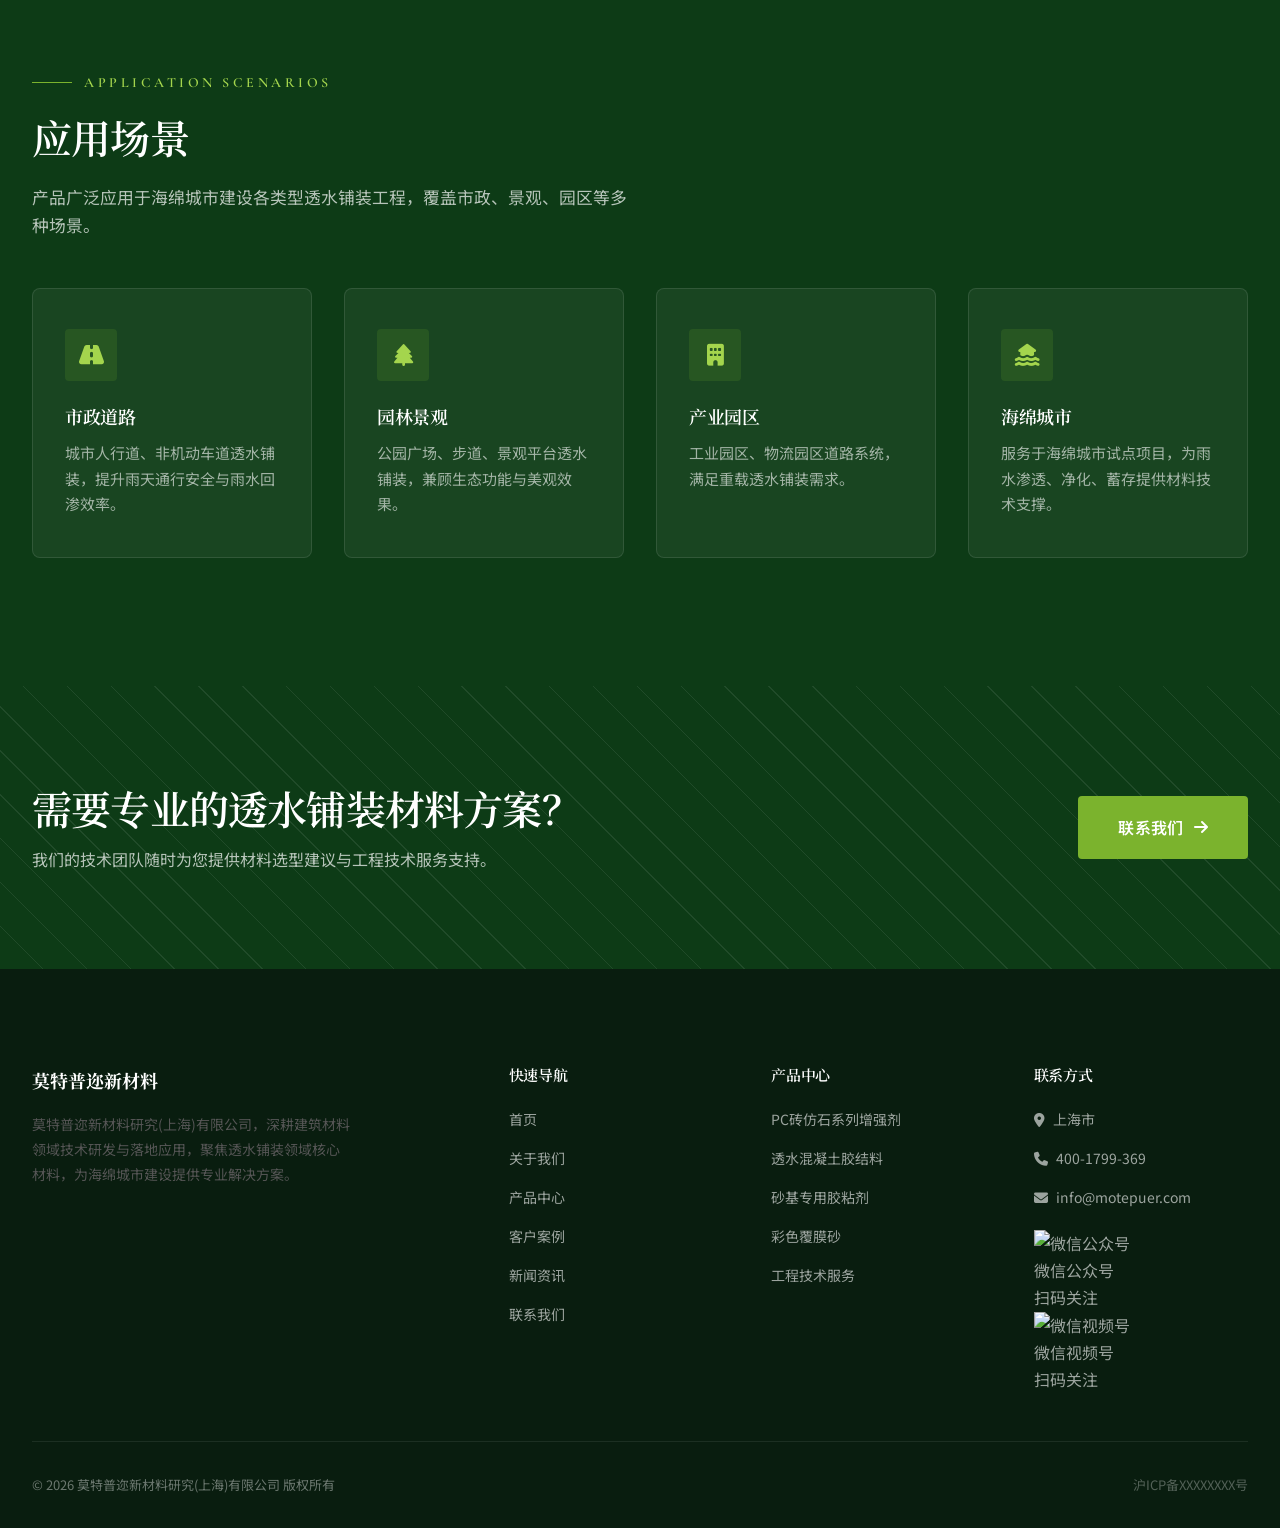
==== commit b94400db: "Add files via upload 新增客户案例及新闻资讯、二级标题、二维码" ====
--- a/index.html
+++ b/index.html
@@ -23,13 +23,50 @@
   <nav class="navbar">
     <div class="nav__inner">
       <a href="index.html" class="nav__logo">
-        <img src="assets/images/logo.jpg" alt="莫特普迩">
+        <img src="assets/images/logo.png" alt="莫特普迩" class="logo-default">
+        <img src="assets/images/logo-white.png" alt="莫特普迩" class="logo-white">
       </a>
       <ul class="nav__links">
         <li><a href="index.html" class="nav__link">首页</a></li>
-        <li><a href="about.html" class="nav__link">关于我们</a></li>
-        <li><a href="products.html" class="nav__link">产品服务</a></li>
-        <li><a href="contact.html" class="nav__link">联系我们</a></li>
+        <li class="nav__item">
+          <a href="about.html" class="nav__link">关于我们 <i class="fas fa-chevron-down nav__arrow"></i></a>
+          <ul class="nav__dropdown">
+            <li><a href="about.html#company-intro" class="nav__dropdown-link">企业简介</a></li>
+            <li><a href="about.html#company-culture" class="nav__dropdown-link">企业文化</a></li>
+            <li><a href="about.html#company-honors" class="nav__dropdown-link">荣誉资质</a></li>
+            <li><a href="about.html#company-rd" class="nav__dropdown-link">研发实力</a></li>
+          </ul>
+        </li>
+        <li class="nav__item">
+          <a href="products.html" class="nav__link">产品中心 <i class="fas fa-chevron-down nav__arrow"></i></a>
+          <ul class="nav__dropdown">
+            <li><a href="products.html#product-pc" class="nav__dropdown-link">PC砖仿石系列增强剂</a></li>
+            <li><a href="products.html#product-concrete" class="nav__dropdown-link">透水混凝土胶结料</a></li>
+            <li><a href="products.html#product-sand" class="nav__dropdown-link">砂基专用胶粘剂</a></li>
+            <li><a href="products.html#product-coated" class="nav__dropdown-link">彩色覆膜砂</a></li>
+          </ul>
+        </li>
+        <li class="nav__item">
+          <a href="cases.html" class="nav__link">客户案例 <i class="fas fa-chevron-down nav__arrow"></i></a>
+          <ul class="nav__dropdown">
+            <li><a href="cases.html" class="nav__dropdown-link">透水混凝土路面案例</a></li>
+          </ul>
+        </li>
+        <li class="nav__item">
+          <a href="news.html" class="nav__link">新闻资讯 <i class="fas fa-chevron-down nav__arrow"></i></a>
+          <ul class="nav__dropdown">
+            <li><a href="news.html#news-company" class="nav__dropdown-link">公司新闻</a></li>
+            <li><a href="news.html#news-encyclopedia" class="nav__dropdown-link">产品百科</a></li>
+          </ul>
+        </li>
+        <li class="nav__item">
+          <a href="contact.html" class="nav__link">联系我们 <i class="fas fa-chevron-down nav__arrow"></i></a>
+          <ul class="nav__dropdown">
+            <li><a href="contact.html#contact-info" class="nav__dropdown-link">公司信息</a></li>
+            <li><a href="contact.html#contact-sales" class="nav__dropdown-link">区域销售经理</a></li>
+            <li><a href="contact.html#contact-qr" class="nav__dropdown-link">关注我们</a></li>
+          </ul>
+        </li>
       </ul>
       <button class="nav__toggle" aria-label="菜单">
         <i class="fas fa-bars"></i>
@@ -135,7 +172,7 @@
 
         <div class="product-card fade-up">
           <div class="product-card__image">
-            <img src="C:\Users\梦宇\WorkBuddy\2026-07-03-17-20-47\website\assets\images" alt="透水混凝土胶结料">
+            <img src="https://images.unsplash.com/photo-1545459720-aac8509eb02c?w=600&q=80" alt="透水混凝土胶结料">
             <span class="product-card__tag">核心产品</span>
           </div>
           <div class="product-card__body">
@@ -174,6 +211,75 @@
         <a href="products.html" class="btn btn--primary btn--lg">
           查看全部产品 <i class="fas fa-arrow-right"></i>
         </a>
+      </div>
+    </div>
+  </section>
+
+  <!-- ========== Customer Cases ========== -->
+  <section class="section" id="cases">
+    <div class="container">
+      <div style="max-width: 600px;" class="fade-up">
+        <div class="section-label">CUSTOMER CASES</div>
+        <h2 class="section-title">客户案例</h2>
+        <p class="section-desc">
+          产品已在全国多个城市的海绵城市建设项目中成功应用，以可靠品质赢得客户信赖。
+        </p>
+      </div>
+
+      <div class="cases-grid">
+        <div class="case-card fade-up">
+          <div class="case-card__image">
+            <img src="https://images.unsplash.com/photo-1571055107559-3e67626fa8be?w=600&q=80" alt="苏州工业园区透水混凝土路面" loading="lazy">
+            <div class="case-card__overlay">
+              <span class="case-card__location"><i class="fas fa-location-dot"></i> 苏州·工业园区</span>
+            </div>
+          </div>
+          <div class="case-card__body">
+            <span class="case-card__tag">透水混凝土胶结料</span>
+            <h3 class="case-card__title">工业园区道路透水路面改造</h3>
+            <p class="case-card__desc">为园区内市政道路透水改造项目供应透水混凝土胶结料，满足重载交通条件下的透水与强度双重要求。</p>
+            <div class="case-card__meta">
+              <span class="case-card__meta-item"><i class="fas fa-ruler-combined"></i> <strong>15,000㎡</strong></span>
+              <span class="case-card__meta-item"><i class="fas fa-calendar"></i> 2024</span>
+            </div>
+          </div>
+        </div>
+
+        <div class="case-card fade-up">
+          <div class="case-card__image">
+            <img src="https://images.unsplash.com/photo-1590874103328-8b378c27f675?w=600&q=80" alt="上海浦东新区生态道路" loading="lazy">
+            <div class="case-card__overlay">
+              <span class="case-card__location"><i class="fas fa-location-dot"></i> 上海·浦东新区</span>
+            </div>
+          </div>
+          <div class="case-card__body">
+            <span class="case-card__tag">透水混凝土胶结料</span>
+            <h3 class="case-card__title">浦东新区生态道路工程</h3>
+            <p class="case-card__desc">为浦东新区海绵城市试点道路提供透水混凝土整体解决方案，实现雨水快速下渗与路面长效稳定。</p>
+            <div class="case-card__meta">
+              <span class="case-card__meta-item"><i class="fas fa-ruler-combined"></i> <strong>22,000㎡</strong></span>
+              <span class="case-card__meta-item"><i class="fas fa-calendar"></i> 2025</span>
+            </div>
+          </div>
+        </div>
+
+        <div class="case-card fade-up">
+          <div class="case-card__image">
+            <img src="https://images.unsplash.com/photo-1600585154340-be6161a56a0c?w=600&q=80" alt="杭州钱江新城海绵道路" loading="lazy">
+            <div class="case-card__overlay">
+              <span class="case-card__location"><i class="fas fa-location-dot"></i> 杭州·钱江新城</span>
+            </div>
+          </div>
+          <div class="case-card__body">
+            <span class="case-card__tag">透水混凝土胶结料</span>
+            <h3 class="case-card__title">钱江新城海绵道路工程</h3>
+            <p class="case-card__desc">钱江新城核心区道路全面采用透水混凝土铺装，兼顾城市景观与雨水管理双重目标。</p>
+            <div class="case-card__meta">
+              <span class="case-card__meta-item"><i class="fas fa-ruler-combined"></i> <strong>18,000㎡</strong></span>
+              <span class="case-card__meta-item"><i class="fas fa-calendar"></i> 2024</span>
+            </div>
+          </div>
+        </div>
       </div>
     </div>
   </section>
@@ -291,17 +397,19 @@
           <ul class="footer__links">
             <li><a href="index.html">首页</a></li>
             <li><a href="about.html">关于我们</a></li>
-            <li><a href="products.html">产品服务</a></li>
+            <li><a href="products.html">产品中心</a></li>
+            <li><a href="cases.html">客户案例</a></li>
+            <li><a href="news.html">新闻资讯</a></li>
             <li><a href="contact.html">联系我们</a></li>
           </ul>
         </div>
         <div>
           <h4 class="footer__col-title">产品中心</h4>
           <ul class="footer__links">
-            <li><a href="products.html">PC透水砖仿石增强剂</a></li>
+            <li><a href="products.html">PC砖仿石系列增强剂</a></li>
             <li><a href="products.html">透水混凝土胶结料</a></li>
-            <li><a href="products.html">砂基专用胶</a></li>
-            <li><a href="products.html">覆膜砂</a></li>
+            <li><a href="products.html">砂基专用胶粘剂</a></li>
+            <li><a href="products.html">彩色覆膜砂</a></li>
             <li><a href="products.html">工程技术服务</a></li>
           </ul>
         </div>
@@ -309,9 +417,24 @@
           <h4 class="footer__col-title">联系方式</h4>
           <ul class="footer__links">
             <li><a href="contact.html"><i class="fas fa-location-dot"></i> 上海市</a></li>
-            <li><a href="tel:021-00000000"><i class="fas fa-phone"></i> 021-0000-0000</a></li>
+            <li><a href="Tel:400-1799-369"><i class="fas fa-phone"></i> 400-1799-369</a></li>
             <li><a href="mailto:info@motepuer.com"><i class="fas fa-envelope"></i> info@motepuer.com</a></li>
           </ul>
+          <!-- 微信公众号二维码 -->
+          <div class="footer__qr" style="margin-top: 1.25rem;">
+            <div class="footer__qr-item">
+              <div class="footer__qr-image">
+                <img src="assets/images/qr1.jpg" alt="微信公众号">
+              </div>
+              <span class="footer__qr-text">微信公众号<br>扫码关注</span>
+            </div>
+            <div class="footer__qr-item">
+              <div class="footer__qr-image">
+                <img src="assets/images/qr2.jpg" alt="微信视频号">
+              </div>
+              <span class="footer__qr-text">微信视频号<br>扫码关注</span>
+            </div>
+          </div>
         </div>
       </div>
       <div class="footer__bottom">
--- a/css/style.css
+++ b/css/style.css
@@ -181,7 +181,7 @@
 }
 
 .navbar.scrolled {
-  background: rgba(26, 39, 53, 0.95);
+  background: rgba(13, 59, 22, 0.95);
   border-bottom-color: transparent;
 }
 
@@ -1116,55 +1116,94 @@
 .fade-up:nth-child(4) { transition-delay: 0.3s; }
 
 /* ========== Responsive ========== */
+
+/* ---- Large tablet / small desktop (<=1024px) ---- */
+@media (max-width: 1024px) {
+  :root {
+    --spacing-2xl: 6rem;
+    --spacing-xl: 4.5rem;
+  }
+
+  .nav__links {
+    gap: 1.75rem;
+  }
+
+  .split {
+    gap: 3rem;
+  }
+
+  .contact-grid {
+    gap: 3rem;
+  }
+
+  .features {
+    gap: 1.5rem;
+  }
+
+  .feature-card {
+    padding: 2rem 1.5rem;
+  }
+
+  .product-detail {
+    gap: 3rem;
+  }
+}
+
+/* ---- Tablet (<=968px) ---- */
 @media (max-width: 968px) {
-  .split {
-    grid-template-columns: 1fr;
-    gap: 2.5rem;
-  }
-
-  .split--reverse .split__text {
-    order: 0;
-  }
-
-  .contact-grid {
-    grid-template-columns: 1fr;
-    gap: 2.5rem;
-  }
-
-  .footer__top {
-    grid-template-columns: 1fr 1fr;
-    gap: 2rem;
-  }
-
-  .cta__content {
-    flex-direction: column;
-    text-align: center;
-  }
-}
-
-@media (max-width: 768px) {
+  :root {
+    --spacing-2xl: 5rem;
+  }
+
+  /* Mobile nav */
+  .nav__toggle {
+    display: block;
+  }
+
   .nav__links {
     display: none;
     position: absolute;
-    top: 72px;
+    top: 100%;
     left: 0;
     right: 0;
     background: var(--color-primary);
     flex-direction: column;
     padding: 1.5rem 2rem;
-    gap: 1.25rem;
-    border-bottom: 1px solid rgba(123, 179, 45, 0.1);
+    gap: 0;
+    border-bottom: 1px solid rgba(123, 179, 45, 0.15);
+    box-shadow: 0 10px 30px rgba(0, 0, 0, 0.15);
   }
 
   .nav__links.open {
     display: flex;
   }
 
+  .nav__links li {
+    width: 100%;
+  }
+
   .nav__links .nav__link {
     color: var(--color-white);
-  }
-
-  .navbar.scrolled .nav__toggle,
+    display: block;
+    padding: 0.875rem 0;
+    font-size: 1rem;
+    border-bottom: 1px solid rgba(255, 255, 255, 0.06);
+  }
+
+  .nav__links .nav__link:last-child {
+    border-bottom: none;
+  }
+
+  .nav__links .nav__link::after {
+    display: none;
+  }
+
+  .nav__links .nav__link:hover,
+  .nav__links .nav__link.active {
+    color: var(--color-accent-light);
+    padding-left: 0.5rem;
+  }
+
   .nav__toggle {
     color: var(--color-primary);
   }
@@ -1173,13 +1212,138 @@
     color: var(--color-white);
   }
 
-  .nav__toggle {
-    display: block;
-  }
-
+  .navbar.scrolled .nav__logo {
+    color: var(--color-white);
+  }
+
+  /* Split layout stacks */
+  .split {
+    grid-template-columns: 1fr;
+    gap: 2.5rem;
+  }
+
+  .split--reverse .split__text {
+    order: 0;
+  }
+
+  /* Contact grid stacks */
+  .contact-grid {
+    grid-template-columns: 1fr;
+    gap: 2.5rem;
+  }
+
+  /* CTA */
+  .cta__content {
+    flex-direction: column;
+    text-align: center;
+    gap: 1.5rem;
+  }
+
+  /* Product detail stacks */
+  .product-detail {
+    grid-template-columns: 1fr;
+    gap: 2.5rem;
+    margin-bottom: 4rem;
+  }
+
+  .product-detail--reverse .product-detail__text {
+    order: 0;
+  }
+
+  /* About page inline timeline grid fix */
+  .about-timeline-grid {
+    grid-template-columns: 1fr !important;
+    gap: 0 !important;
+  }
+
+  /* About page inline stats flex fix */
+  .about-stats {
+    flex-wrap: wrap !important;
+    gap: 1.5rem !important;
+  }
+
+  .about-stats > div {
+    flex: 0 0 calc(33.333% - 1rem);
+  }
+
+  /* Footer */
+  .footer__top {
+    grid-template-columns: 1fr 1fr;
+    gap: 2.5rem 2rem;
+  }
+
+  .footer__brand {
+    grid-column: 1 / -1;
+  }
+
+  /* Contact quick cards wrap */
+  .contact-quick-cards {
+    flex-wrap: wrap !important;
+  }
+}
+
+/* ---- Mobile (<=768px) ---- */
+@media (max-width: 768px) {
+  :root {
+    --spacing-2xl: 4rem;
+    --spacing-xl: 3rem;
+    --spacing-lg: 2.5rem;
+  }
+
+  /* Containers */
+  .container {
+    padding: 0 1.25rem;
+  }
+
+  .nav__inner {
+    padding: 0 1.25rem;
+    height: 64px;
+  }
+
+  .hero {
+    padding-top: 64px;
+    min-height: 100svh;
+  }
+
+  .hero__content {
+    padding: 0 1.25rem;
+  }
+
+  .hero__label {
+    font-size: 0.875rem;
+    letter-spacing: 0.2em;
+    gap: 0.75rem;
+  }
+
+  .hero__label::before {
+    width: 2rem;
+  }
+
+  .hero__desc {
+    font-size: 1rem;
+    margin-bottom: 2rem;
+  }
+
+  .hero__actions {
+    gap: 0.75rem;
+  }
+
+  .hero__actions .btn {
+    flex: 1;
+    justify-content: center;
+    min-height: 48px;
+  }
+
+  .hero__scroll {
+    display: none;
+  }
+
+  /* Hero stats → single column */
   .hero__stats {
     grid-template-columns: 1fr;
-    gap: 1.5rem;
+    gap: 1.25rem;
+    margin-top: 2.5rem;
+    padding-top: 2rem;
   }
 
   .hero__stat {
@@ -1187,28 +1351,235 @@
     border: none !important;
   }
 
+  .hero__stat-num {
+    font-size: 2rem;
+  }
+
+  /* Page header */
+  .page-header {
+    padding: calc(64px + 2.5rem) 0 2.5rem;
+  }
+
+  /* Sections */
+  .section {
+    padding: var(--spacing-2xl) 0;
+  }
+
+  .section--tight {
+    padding: var(--spacing-xl) 0;
+  }
+
+  /* Feature cards → single column on small phones */
+  .features {
+    grid-template-columns: 1fr;
+    gap: 1rem;
+  }
+
+  .feature-card {
+    padding: 1.75rem 1.5rem;
+  }
+
+  /* Products grid → single column */
+  .products-grid {
+    grid-template-columns: 1fr;
+    gap: 1.25rem;
+  }
+
+  .product-card__body {
+    padding: 1.5rem;
+  }
+
+  /* Values grid → single column */
+  .values-grid {
+    grid-template-columns: 1fr;
+    gap: 1rem;
+  }
+
+  .value-item {
+    padding: 1.75rem 1.5rem;
+  }
+
+  /* Product detail specs */
+  .product-detail__specs {
+    grid-template-columns: 1fr;
+  }
+
+  .product-detail__title {
+    font-size: 1.5rem;
+  }
+
+  /* Form row → single column */
   .form-row {
     grid-template-columns: 1fr;
-  }
-
+    gap: 1rem;
+  }
+
+  .contact-form {
+    padding: 1.75rem 1.5rem;
+  }
+
+  .form-input,
+  .form-textarea,
+  .form-select {
+    padding: 0.875rem 1rem;
+    font-size: 1rem;
+    min-height: 48px;
+  }
+
+  /* Contact info */
+  .contact-info {
+    gap: 1.5rem;
+  }
+
+  .contact-quick-cards {
+    flex-direction: column !important;
+    gap: 0.75rem !important;
+  }
+
+  .contact-quick-cards > a {
+    flex-direction: row !important;
+    justify-content: center;
+    padding: 1rem 1.5rem !important;
+  }
+
+  /* About page stats */
+  .about-stats {
+    flex-direction: column !important;
+    gap: 1.5rem !important;
+  }
+
+  .about-stats > div > div:first-child {
+    font-size: 2rem !important;
+  }
+
+  /* Timeline */
+  .timeline {
+    padding-left: 1.5rem;
+  }
+
+  .timeline__dot {
+    left: -1.9375rem;
+  }
+
+  /* Footer → single column */
   .footer__top {
     grid-template-columns: 1fr;
+    gap: 2rem;
   }
 
   .footer__bottom {
     flex-direction: column;
     text-align: center;
-  }
-
-  .section {
-    padding: var(--spacing-xl) 0;
+    gap: 0.75rem;
+  }
+
+  /* Service steps */
+  .service-steps {
+    grid-template-columns: 1fr 1fr;
+    gap: 1.5rem;
+  }
+
+  /* CTA button full width on mobile */
+  .cta .btn {
+    width: 100%;
+    justify-content: center;
+  }
+
+  /* Nav logo smaller on mobile */
+  .nav__logo img {
+    height: 32px;
+  }
+
+  /* Buttons: larger touch targets */
+  .btn {
+    min-height: 48px;
+    padding: 0.75rem 1.5rem;
+  }
+
+  .btn--lg {
+    min-height: 52px;
+    padding: 0.875rem 2rem;
+  }
+}
+
+/* ---- Small phones (<=480px) ---- */
+@media (max-width: 480px) {
+  :root {
+    --spacing-2xl: 3rem;
   }
 
   .container {
-    padding: 0 1.25rem;
+    padding: 0 1rem;
+  }
+
+  .nav__inner {
+    padding: 0 1rem;
   }
 
   .hero__content {
-    padding: 0 1.25rem;
-  }
-}
+    padding: 0 1rem;
+  }
+
+  .hero__title {
+    font-size: 1.75rem;
+  }
+
+  .hero__desc {
+    font-size: 0.9375rem;
+  }
+
+  .hero__actions {
+    flex-direction: column;
+  }
+
+  .hero__actions .btn {
+    width: 100%;
+  }
+
+  .hero__stat-num {
+    font-size: 1.75rem;
+  }
+
+  .section-title {
+    font-size: 1.5rem;
+  }
+
+  .feature-card {
+    padding: 1.5rem 1.25rem;
+  }
+
+  .product-card__body {
+    padding: 1.25rem;
+  }
+
+  .contact-form {
+    padding: 1.5rem 1.25rem;
+  }
+
+  .service-steps {
+    grid-template-columns: 1fr;
+  }
+
+  .contact-info__icon {
+    width: 40px;
+    height: 40px;
+    font-size: 1rem;
+  }
+
+  .nav__logo img {
+    height: 28px;
+  }
+
+  .footer__about {
+    font-size: 0.8125rem;
+  }
+}
+
+/* ---- Landscape phone optimization ---- */
+@media (max-width: 768px) and (orientation: landscape) {
+  .hero {
+    min-height: 100svh;
+    padding-top: 64px;
+    padding-bottom: 2rem;
+  }
+}
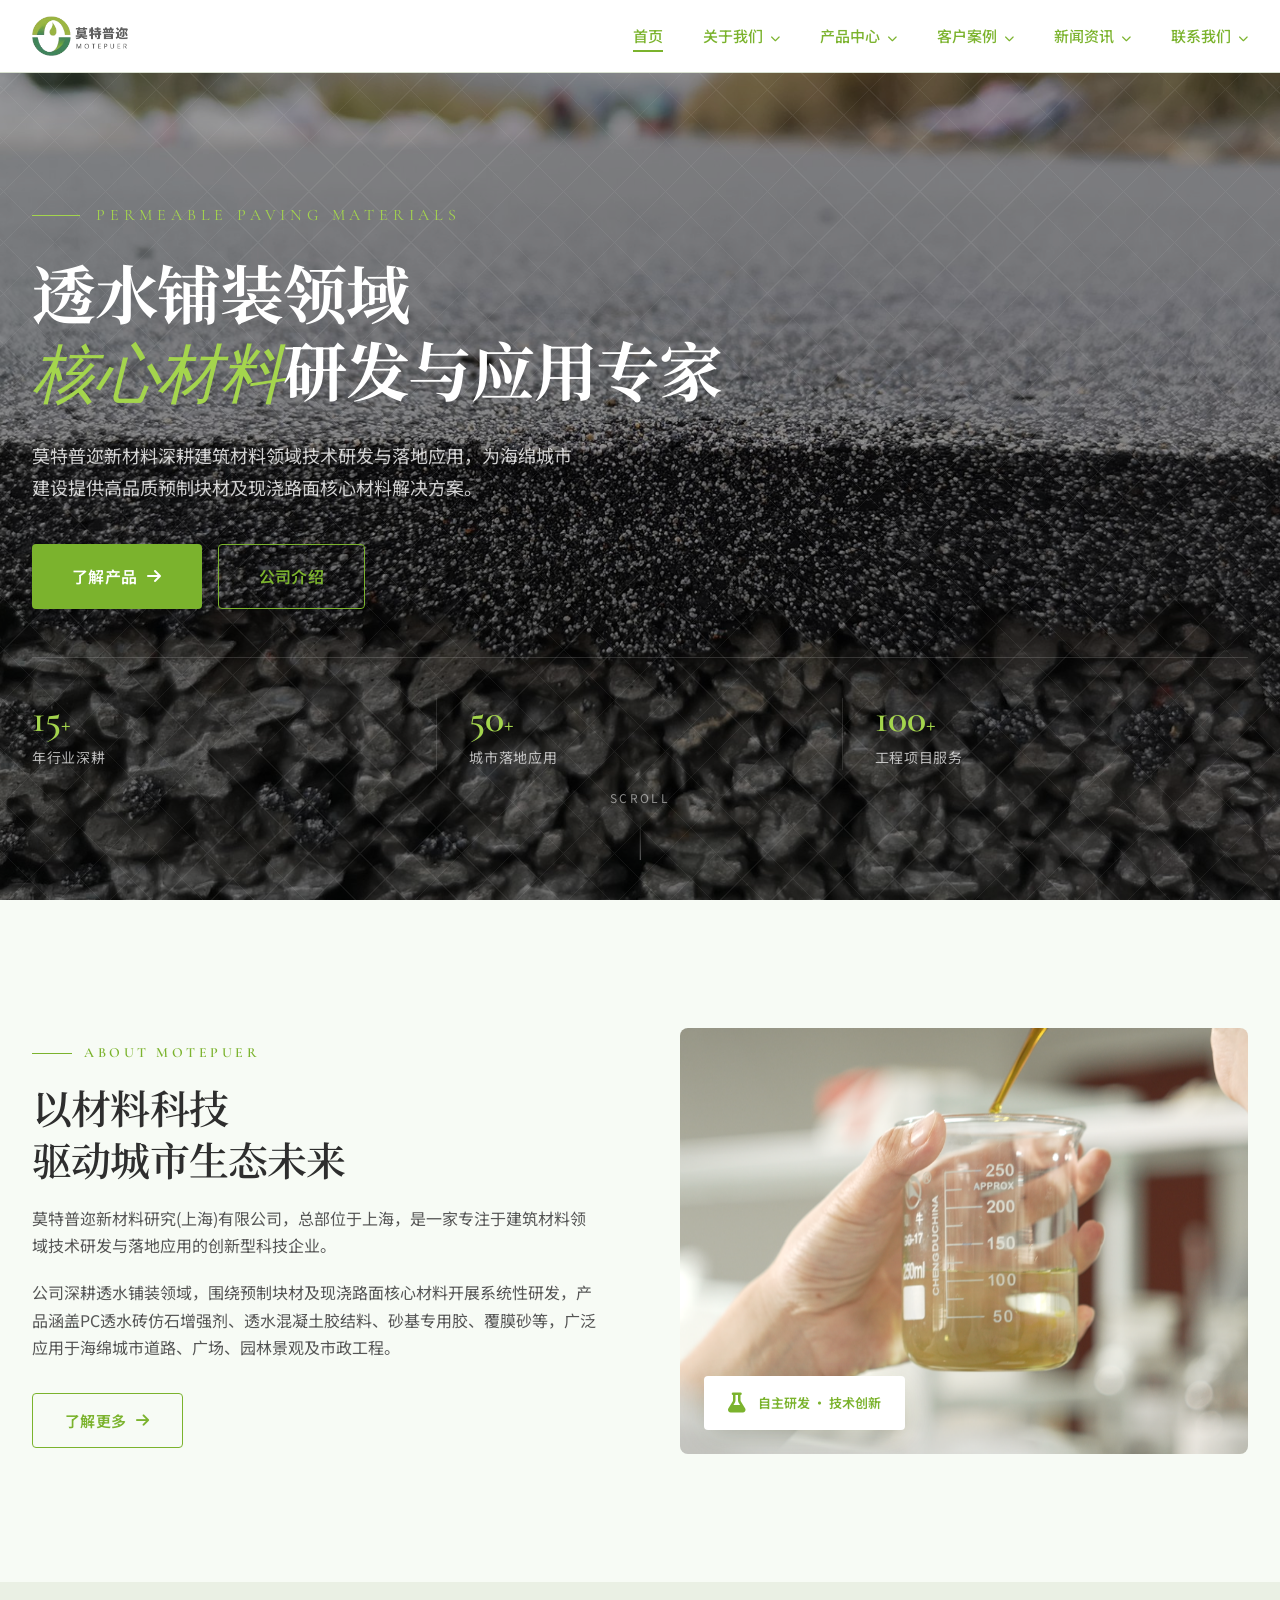
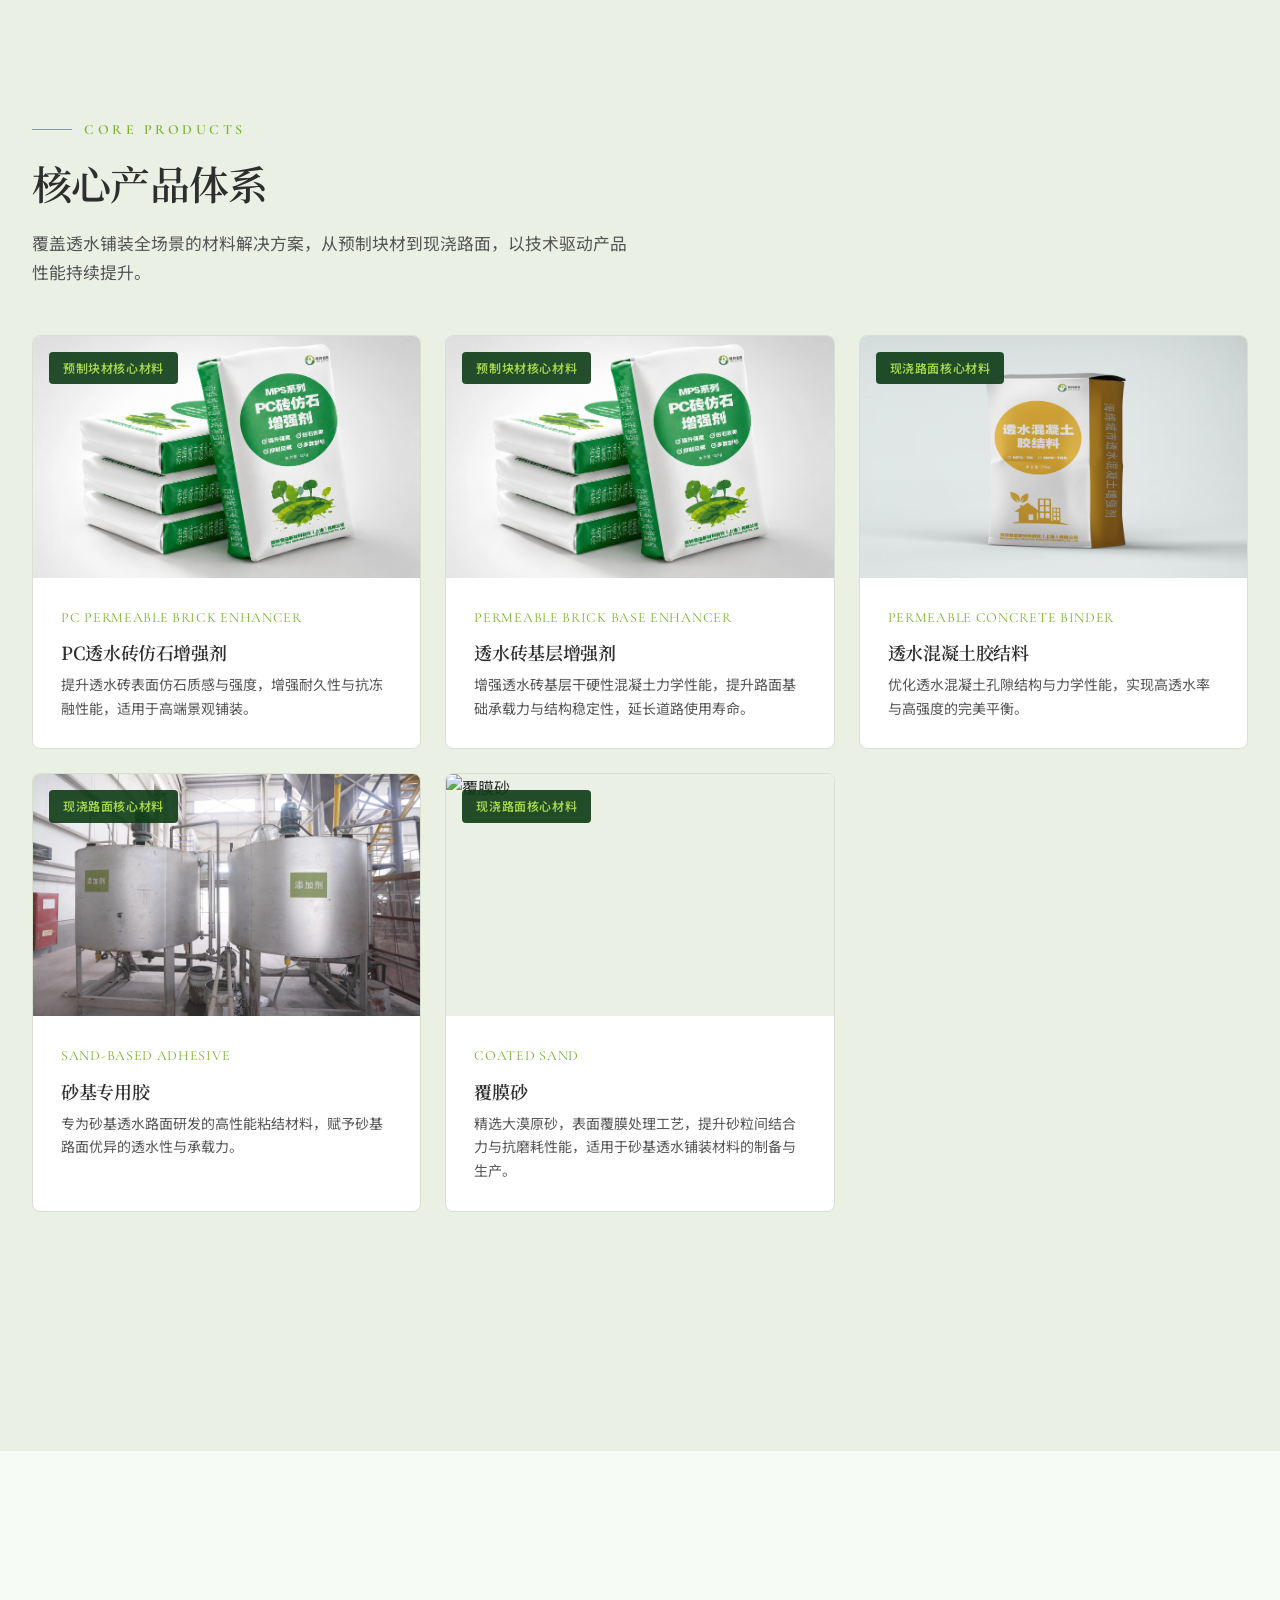
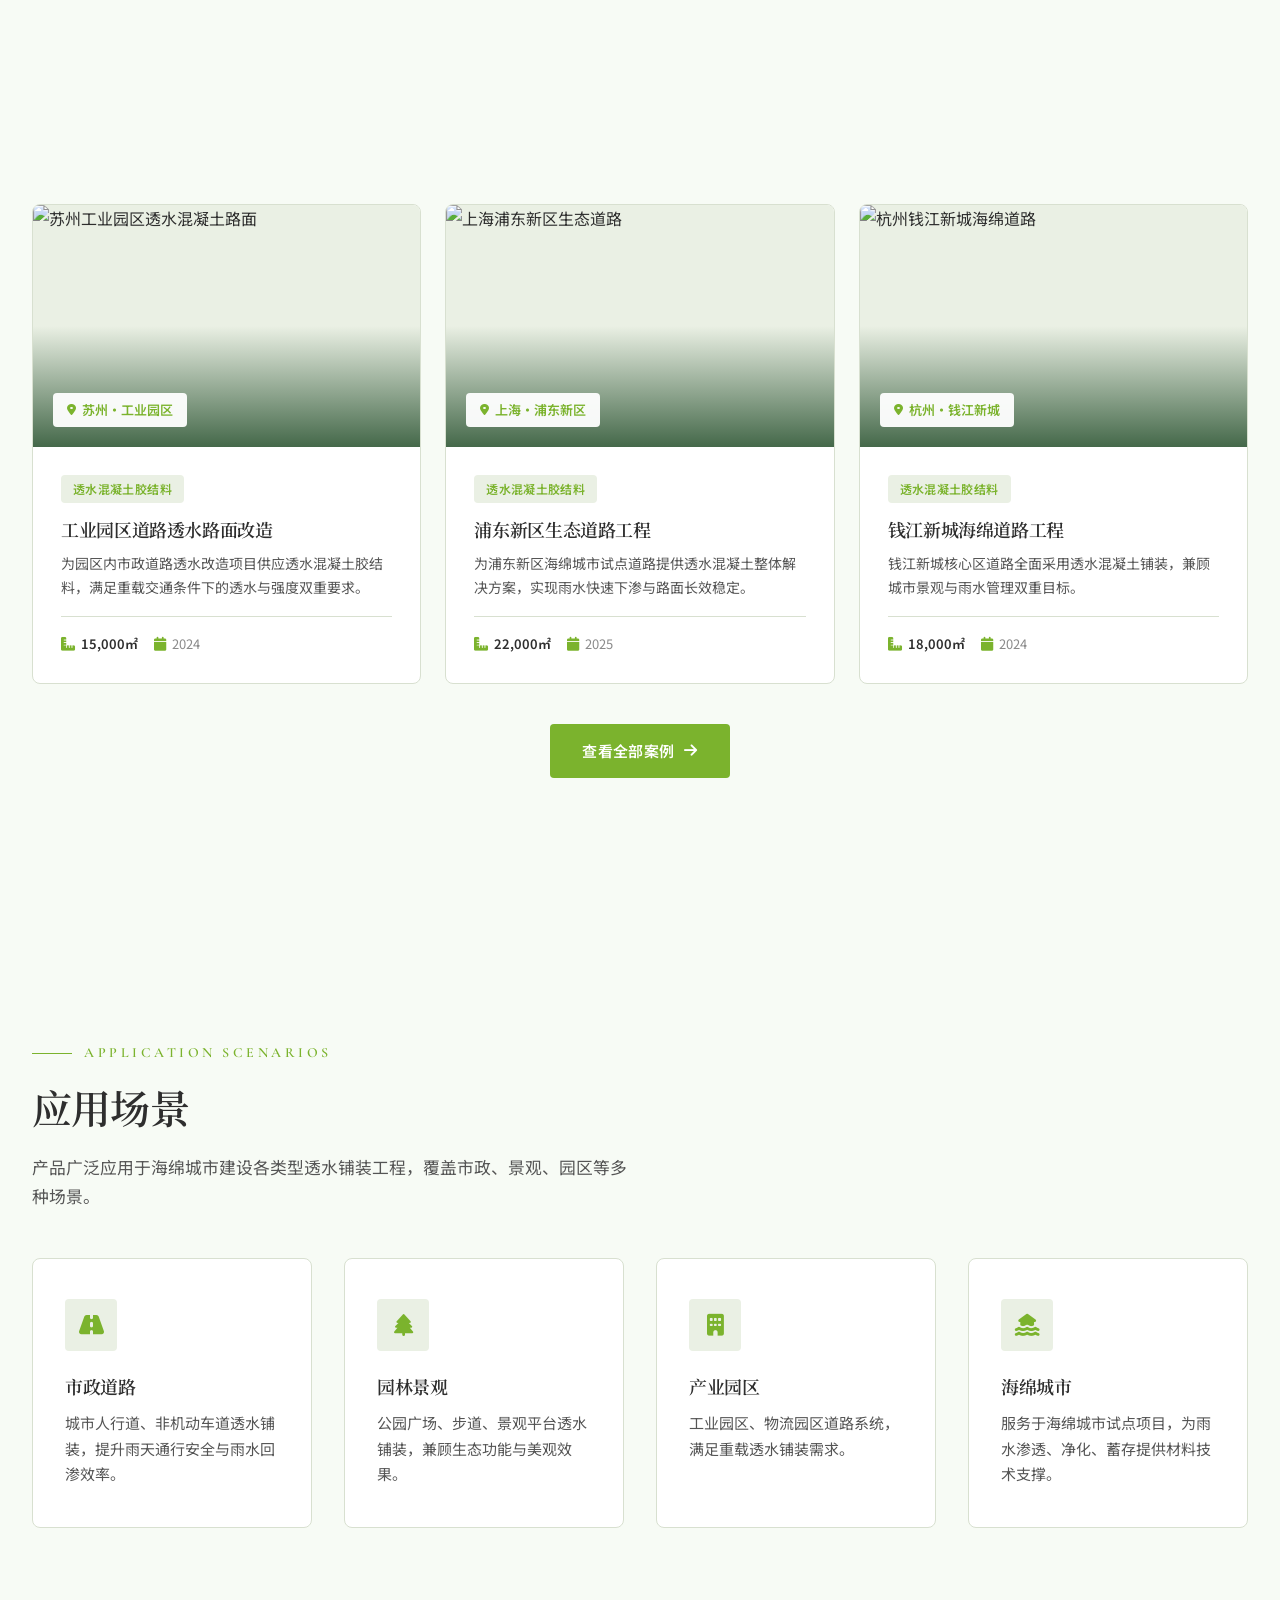
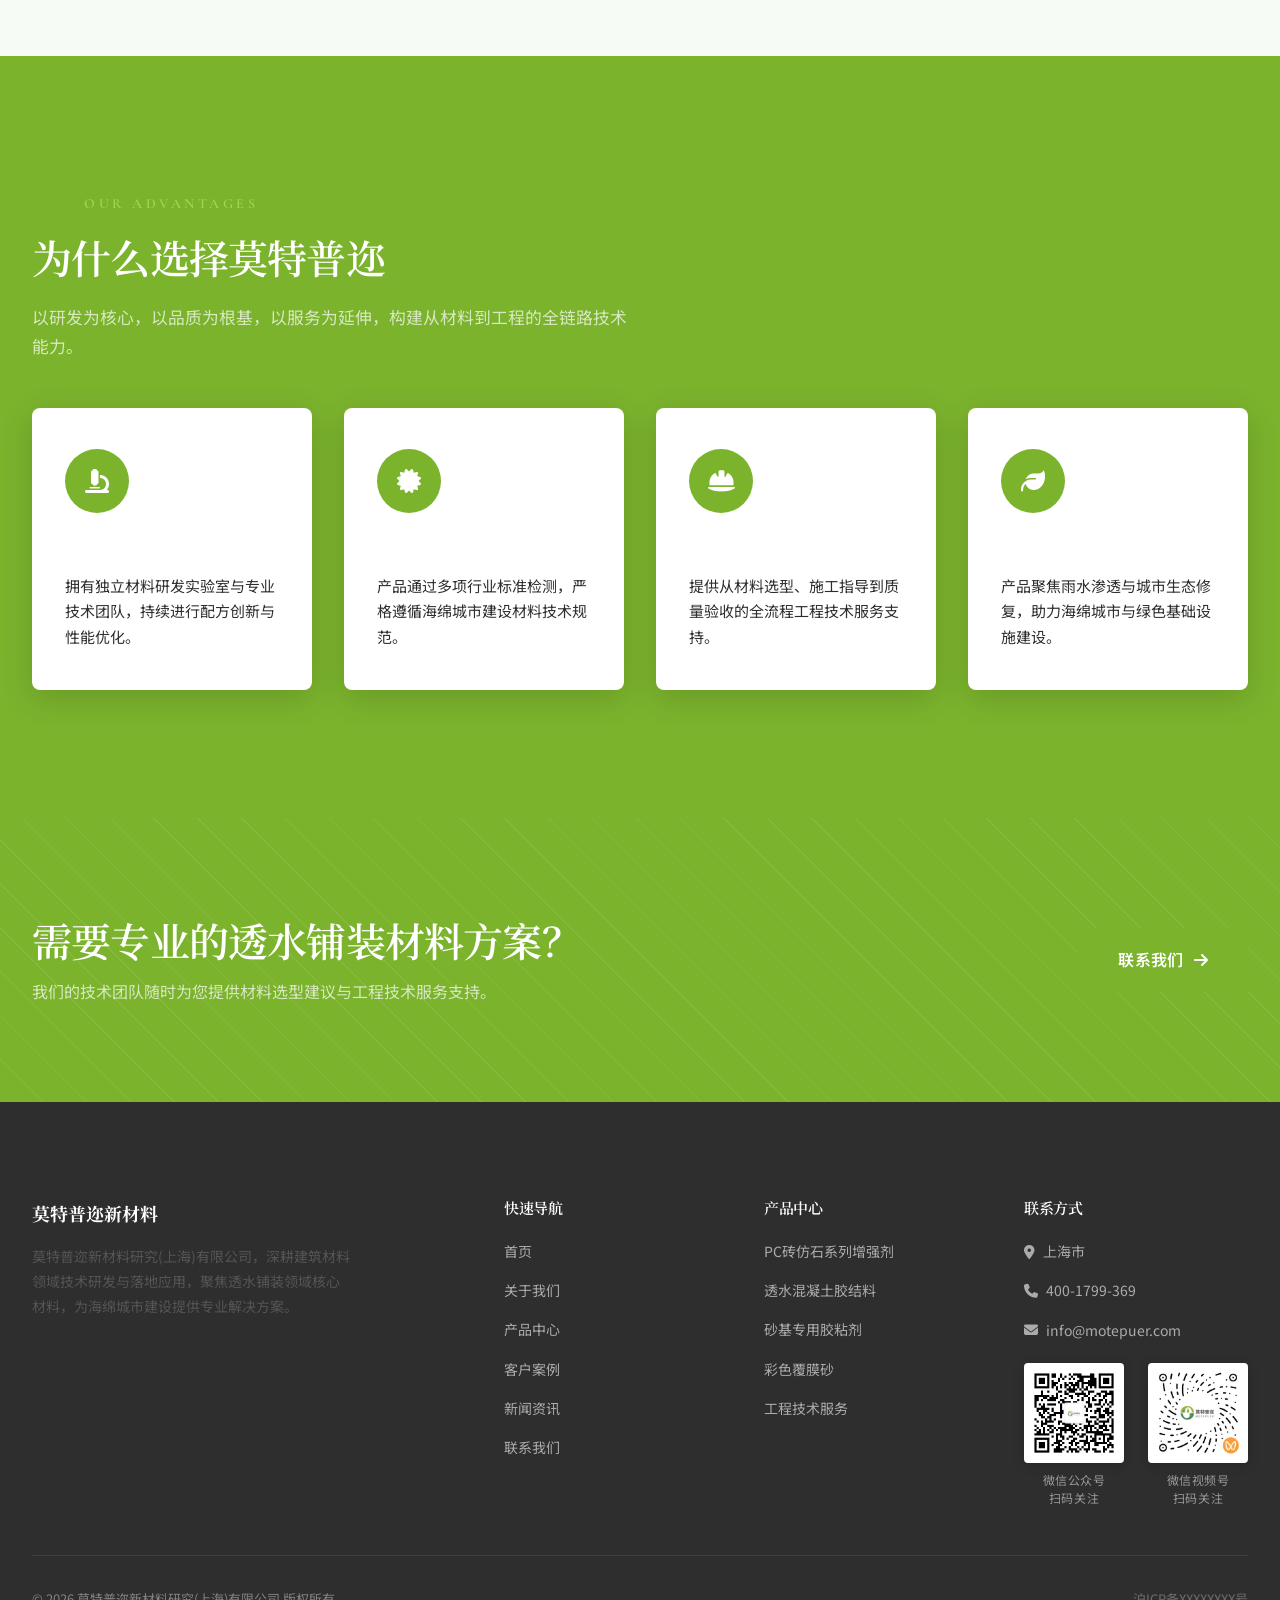
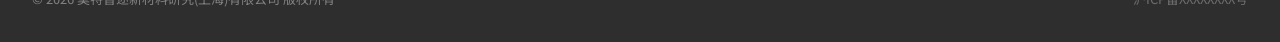
==== commit a0a7e33d: "Add files via upload 版面优化" ====
--- a/index.html
+++ b/index.html
@@ -41,6 +41,7 @@
           <a href="products.html" class="nav__link">产品中心 <i class="fas fa-chevron-down nav__arrow"></i></a>
           <ul class="nav__dropdown">
             <li><a href="products.html#product-pc" class="nav__dropdown-link">PC砖仿石系列增强剂</a></li>
+            <li><a href="products.html#product-base" class="nav__dropdown-link">透水砖基层增强剂</a></li>
             <li><a href="products.html#product-concrete" class="nav__dropdown-link">透水混凝土胶结料</a></li>
             <li><a href="products.html#product-sand" class="nav__dropdown-link">砂基专用胶粘剂</a></li>
             <li><a href="products.html#product-coated" class="nav__dropdown-link">彩色覆膜砂</a></li>
@@ -136,7 +137,7 @@
           </a>
         </div>
         <div class="split__image fade-up">
-          <img src="https://images.unsplash.com/photo-1581094288338-2314dddb7ece?w=800&q=80" alt="材料研发实验室">
+          <img src="assets/images/R&D1.png" alt="材料研发实验室">
           <div class="split__image-badge">
             <i class="fas fa-flask"></i>
             <span class="split__image-badge-text">自主研发 · 技术创新</span>
@@ -160,8 +161,8 @@
       <div class="products-grid">
         <div class="product-card fade-up">
           <div class="product-card__image">
-            <img src="https://images.unsplash.com/photo-1604079628040-9431bb279f9b?w=600&q=80" alt="PC透水砖仿石增强剂">
-            <span class="product-card__tag">核心产品</span>
+            <img src="assets/images/product011.jpg" alt="PC透水砖仿石增强剂">
+            <span class="product-card__tag">预制块材核心材料</span>
           </div>
           <div class="product-card__body">
             <div class="product-card__subtitle">PC PERMEABLE BRICK ENHANCER</div>
@@ -172,8 +173,20 @@
 
         <div class="product-card fade-up">
           <div class="product-card__image">
-            <img src="https://images.unsplash.com/photo-1545459720-aac8509eb02c?w=600&q=80" alt="透水混凝土胶结料">
-            <span class="product-card__tag">核心产品</span>
+            <img src="assets/images/product011.jpg" alt="透水砖基层增强剂">
+            <span class="product-card__tag">预制块材核心材料</span>
+          </div>
+          <div class="product-card__body">
+            <div class="product-card__subtitle">PERMEABLE BRICK BASE ENHANCER</div>
+            <h3 class="product-card__title">透水砖基层增强剂</h3>
+            <p class="product-card__desc">增强透水砖基层干硬性混凝土力学性能，提升路面基础承载力与结构稳定性，延长道路使用寿命。</p>
+          </div>
+        </div>
+
+        <div class="product-card fade-up">
+          <div class="product-card__image">
+            <img src="assets/images/product021.jpg" alt="透水混凝土胶结料">
+            <span class="product-card__tag">现浇路面核心材料</span>
           </div>
           <div class="product-card__body">
             <div class="product-card__subtitle">PERMEABLE CONCRETE BINDER</div>
@@ -184,8 +197,8 @@
 
         <div class="product-card fade-up">
           <div class="product-card__image">
-            <img src="https://images.unsplash.com/photo-1503387762-3b858595ef67?w=600&q=80" alt="砂基专用胶">
-            <span class="product-card__tag">核心产品</span>
+            <img src="assets/images/product03.jpg" alt="砂基专用胶">
+            <span class="product-card__tag">现浇路面核心材料</span>
           </div>
           <div class="product-card__body">
             <div class="product-card__subtitle">SAND-BASED ADHESIVE</div>
@@ -196,8 +209,8 @@
 
         <div class="product-card fade-up">
           <div class="product-card__image">
-            <img src="https://images.unsplash.com/photo-1565793298595-6a879b1d9493?w=600&q=80" alt="覆膜砂">
-            <span class="product-card__tag">核心产品</span>
+            <img src="assets/images/product04.jpg" alt="覆膜砂">
+            <span class="product-card__tag">现浇路面核心材料</span>
           </div>
           <div class="product-card__body">
             <div class="product-card__subtitle">COATED SAND</div>
@@ -281,84 +294,96 @@
           </div>
         </div>
       </div>
+
+      <div class="fade-up" style="text-align: center; margin-top: 2.5rem;">
+        <a href="cases.html" class="btn btn--primary">查看全部案例 <i class="fas fa-arrow-right"></i></a>
+      </div>
+    </div>
+  </section>
+
+  <!-- ========== Application Scenarios ========== -->
+  <section class="section">
+    <div class="container">
+      <div style="max-width: 600px;" class="fade-up">
+        <div class="section-label">APPLICATION SCENARIOS</div>
+        <h2 class="section-title">应用场景</h2>
+        <p class="section-desc">
+          产品广泛应用于海绵城市建设各类型透水铺装工程，覆盖市政、景观、园区等多种场景。
+        </p>
+      </div>
+
+      <div class="features" style="margin-top: 3rem;">
+        <div class="feature-card fade-up">
+          <div class="feature-card__icon">
+            <i class="fas fa-road"></i>
+          </div>
+          <h3 class="feature-card__title">市政道路</h3>
+          <p class="feature-card__desc">城市人行道、非机动车道透水铺装，提升雨天通行安全与雨水回渗效率。</p>
+        </div>
+        <div class="feature-card fade-up">
+          <div class="feature-card__icon">
+            <i class="fas fa-tree"></i>
+          </div>
+          <h3 class="feature-card__title">园林景观</h3>
+          <p class="feature-card__desc">公园广场、步道、景观平台透水铺装，兼顾生态功能与美观效果。</p>
+        </div>
+        <div class="feature-card fade-up">
+          <div class="feature-card__icon">
+            <i class="fas fa-building"></i>
+          </div>
+          <h3 class="feature-card__title">产业园区</h3>
+          <p class="feature-card__desc">工业园区、物流园区道路系统，满足重载透水铺装需求。</p>
+        </div>
+        <div class="feature-card fade-up">
+          <div class="feature-card__icon">
+            <i class="fas fa-house-flood-water"></i>
+          </div>
+          <h3 class="feature-card__title">海绵城市</h3>
+          <p class="feature-card__desc">服务于海绵城市试点项目，为雨水渗透、净化、蓄存提供材料技术支撑。</p>
+        </div>
+      </div>
     </div>
   </section>
 
   <!-- ========== Advantages ========== -->
-  <section class="section">
-    <div class="container">
-      <div style="max-width: 600px; margin-bottom: 1rem;" class="fade-up">
+  <section class="section section--dark">
+    <div class="container">
+      <div style="max-width: 600px; margin-bottom: 2.5rem;" class="fade-up">
         <div class="section-label">OUR ADVANTAGES</div>
-        <h2 class="section-title">为什么选择莫特普迩</h2>
-        <p class="section-desc">
+        <h2 class="section-title" style="color: var(--color-white);">为什么选择莫特普迩</h2>
+        <p class="section-desc" style="color: rgba(255,255,255,0.7);">
           以研发为核心，以品质为根基，以服务为延伸，构建从材料到工程的全链路技术能力。
         </p>
       </div>
 
       <div class="features">
-        <div class="feature-card fade-up">
-          <div class="feature-card__icon"><i class="fas fa-microscope"></i></div>
+        <div class="feature-card fade-up" style="background: var(--color-white); border-color: transparent; box-shadow: 0 8px 32px rgba(0,0,0,0.15);">
+          <div class="feature-card__icon" style="background: var(--color-accent); color: var(--color-white); width: 64px; height: 64px; font-size: 1.5rem; border-radius: 50%;">
+            <i class="fas fa-microscope"></i>
+          </div>
           <h3 class="feature-card__title">自主研发体系</h3>
-          <p class="feature-card__desc">拥有独立材料研发实验室与专业技术团队，持续进行配方创新与性能优化。</p>
-        </div>
-        <div class="feature-card fade-up">
-          <div class="feature-card__icon"><i class="fas fa-certificate"></i></div>
+          <p class="feature-card__desc" style="color: var(--color-text);">拥有独立材料研发实验室与专业技术团队，持续进行配方创新与性能优化。</p>
+        </div>
+        <div class="feature-card fade-up" style="background: var(--color-white); border-color: transparent; box-shadow: 0 8px 32px rgba(0,0,0,0.15);">
+          <div class="feature-card__icon" style="background: var(--color-accent); color: var(--color-white); width: 64px; height: 64px; font-size: 1.5rem; border-radius: 50%;">
+            <i class="fas fa-certificate"></i>
+          </div>
           <h3 class="feature-card__title">品质认证保障</h3>
-          <p class="feature-card__desc">产品通过多项行业标准检测，严格遵循海绵城市建设材料技术规范。</p>
-        </div>
-        <div class="feature-card fade-up">
-          <div class="feature-card__icon"><i class="fas fa-hard-hat"></i></div>
+          <p class="feature-card__desc" style="color: var(--color-text);">产品通过多项行业标准检测，严格遵循海绵城市建设材料技术规范。</p>
+        </div>
+        <div class="feature-card fade-up" style="background: var(--color-white); border-color: transparent; box-shadow: 0 8px 32px rgba(0,0,0,0.15);">
+          <div class="feature-card__icon" style="background: var(--color-accent); color: var(--color-white); width: 64px; height: 64px; font-size: 1.5rem; border-radius: 50%;">
+            <i class="fas fa-hard-hat"></i>
+          </div>
           <h3 class="feature-card__title">工程技术服务</h3>
-          <p class="feature-card__desc">提供从材料选型、施工指导到质量验收的全流程工程技术服务支持。</p>
-        </div>
-        <div class="feature-card fade-up">
-          <div class="feature-card__icon"><i class="fas fa-leaf"></i></div>
+          <p class="feature-card__desc" style="color: var(--color-text);">提供从材料选型、施工指导到质量验收的全流程工程技术服务支持。</p>
+        </div>
+        <div class="feature-card fade-up" style="background: var(--color-white); border-color: transparent; box-shadow: 0 8px 32px rgba(0,0,0,0.15);">
+          <div class="feature-card__icon" style="background: var(--color-accent); color: var(--color-white); width: 64px; height: 64px; font-size: 1.5rem; border-radius: 50%;">
+            <i class="fas fa-leaf"></i>
+          </div>
           <h3 class="feature-card__title">生态环保理念</h3>
-          <p class="feature-card__desc">产品聚焦雨水渗透与城市生态修复，助力海绵城市与绿色基础设施建设。</p>
-        </div>
-      </div>
-    </div>
-  </section>
-
-  <!-- ========== Application Scenarios ========== -->
-  <section class="section section--dark">
-    <div class="container">
-      <div style="max-width: 600px;" class="fade-up">
-        <div class="section-label">APPLICATION SCENARIOS</div>
-        <h2 class="section-title" style="color: var(--color-white);">应用场景</h2>
-        <p class="section-desc" style="color: rgba(255,255,255,0.7);">
-          产品广泛应用于海绵城市建设各类型透水铺装工程，覆盖市政、景观、园区等多种场景。
-        </p>
-      </div>
-
-      <div class="features" style="margin-top: 3rem;">
-        <div class="feature-card fade-up" style="background: rgba(255,255,255,0.05); border-color: rgba(255,255,255,0.1);">
-          <div class="feature-card__icon" style="background: rgba(123,179,45,0.15); color: var(--color-accent-light);">
-            <i class="fas fa-road"></i>
-          </div>
-          <h3 class="feature-card__title" style="color: var(--color-white);">市政道路</h3>
-          <p class="feature-card__desc" style="color: rgba(255,255,255,0.6);">城市人行道、非机动车道透水铺装，提升雨天通行安全与雨水回渗效率。</p>
-        </div>
-        <div class="feature-card fade-up" style="background: rgba(255,255,255,0.05); border-color: rgba(255,255,255,0.1);">
-          <div class="feature-card__icon" style="background: rgba(123,179,45,0.15); color: var(--color-accent-light);">
-            <i class="fas fa-tree"></i>
-          </div>
-          <h3 class="feature-card__title" style="color: var(--color-white);">园林景观</h3>
-          <p class="feature-card__desc" style="color: rgba(255,255,255,0.6);">公园广场、步道、景观平台透水铺装，兼顾生态功能与美观效果。</p>
-        </div>
-        <div class="feature-card fade-up" style="background: rgba(255,255,255,0.05); border-color: rgba(255,255,255,0.1);">
-          <div class="feature-card__icon" style="background: rgba(123,179,45,0.15); color: var(--color-accent-light);">
-            <i class="fas fa-building"></i>
-          </div>
-          <h3 class="feature-card__title" style="color: var(--color-white);">产业园区</h3>
-          <p class="feature-card__desc" style="color: rgba(255,255,255,0.6);">工业园区、物流园区道路系统，满足重载透水铺装需求。</p>
-        </div>
-        <div class="feature-card fade-up" style="background: rgba(255,255,255,0.05); border-color: rgba(255,255,255,0.1);">
-          <div class="feature-card__icon" style="background: rgba(123,179,45,0.15); color: var(--color-accent-light);">
-            <i class="fas fa-house-flood-water"></i>
-          </div>
-          <h3 class="feature-card__title" style="color: var(--color-white);">海绵城市</h3>
-          <p class="feature-card__desc" style="color: rgba(255,255,255,0.6);">服务于海绵城市试点项目，为雨水渗透、净化、蓄存提供材料技术支撑。</p>
+          <p class="feature-card__desc" style="color: var(--color-text);">产品聚焦雨水渗透与城市生态修复，助力海绵城市与绿色基础设施建设。</p>
         </div>
       </div>
     </div>
--- a/css/style.css
+++ b/css/style.css
@@ -5,8 +5,8 @@
 
 /* ========== CSS Variables ========== */
 :root {
-  --color-primary: #0D3B16;
-  --color-secondary: #1B5E20;
+  --color-primary: #7BB32D;
+  --color-secondary: #247c2b;
   --color-accent: #7BB32D;
   --color-accent-light: #A4D54D;
   --color-bg: #F7FBF5;
@@ -162,6 +162,24 @@
   color: var(--color-accent-light);
 }
 
+.section--category {
+  background: var(--color-primary);
+  color: var(--color-white);
+  padding: 3rem 0 2rem;
+}
+
+.section--category .section-label {
+  color: var(--color-accent-light);
+}
+
+.section--category .section-title {
+  color: var(--color-white);
+}
+
+.section--category .section-desc {
+  color: rgba(255, 255, 255, 0.75);
+}
+
 .section--alt {
   background: var(--color-bg-alt);
 }
@@ -173,7 +191,7 @@
   left: 0;
   right: 0;
   z-index: 1000;
-  background: rgba(247, 251, 245, 0.85);
+  background: var(--color-white);
   backdrop-filter: blur(20px);
   -webkit-backdrop-filter: blur(20px);
   border-bottom: 1px solid var(--color-border);
@@ -181,7 +199,7 @@
 }
 
 .navbar.scrolled {
-  background: rgba(13, 59, 22, 0.95);
+  background: #7bb32d;
   border-bottom-color: transparent;
 }
 
@@ -192,6 +210,18 @@
 
 .navbar.scrolled .nav__link:hover {
   color: var(--color-accent-light);
+}
+
+.nav__logo .logo-white {
+  display: none;
+}
+
+.navbar.scrolled .nav__logo .logo-default {
+  display: none;
+}
+
+.navbar.scrolled .nav__logo .logo-white {
+  display: block;
 }
 
 .nav__inner {
@@ -294,6 +324,103 @@
   color: var(--color-primary);
 }
 
+/* ========== Nav Dropdown ========== */
+.nav__item {
+  position: relative;
+}
+
+.nav__arrow {
+  font-size: 0.625rem;
+  margin-left: 0.25rem;
+  transition: transform var(--transition);
+  vertical-align: middle;
+}
+
+.nav__item:hover .nav__arrow {
+  transform: rotate(180deg);
+}
+
+.nav__dropdown {
+  position: absolute;
+  top: 100%;
+  left: 50%;
+  transform: translateX(-50%) translateY(8px);
+  background: var(--color-white);
+  border: 1px solid var(--color-border);
+  border-radius: var(--radius-md);
+  min-width: 200px;
+  padding: 0.625rem 0;
+  box-shadow: 0 12px 40px rgba(13, 59, 22, 0.12);
+  opacity: 0;
+  visibility: hidden;
+  transition: opacity 0.25s ease, visibility 0.25s ease, transform 0.25s ease;
+  z-index: 100;
+}
+
+.nav__item:hover .nav__dropdown {
+  opacity: 1;
+  visibility: visible;
+  transform: translateX(-50%) translateY(0);
+}
+
+.nav__dropdown::before {
+  content: "";
+  position: absolute;
+  top: -6px;
+  left: 50%;
+  transform: translateX(-50%);
+  width: 0;
+  height: 0;
+  border-left: 6px solid transparent;
+  border-right: 6px solid transparent;
+  border-bottom: 6px solid var(--color-white);
+}
+
+.nav__dropdown-link {
+  display: block;
+  padding: 0.625rem 1.5rem;
+  font-size: 0.875rem;
+  font-weight: 400;
+  color: var(--color-text);
+  transition: all 0.2s ease;
+  white-space: nowrap;
+}
+
+.nav__dropdown-link:hover {
+  background: var(--color-bg);
+  color: var(--color-accent);
+  padding-left: 1.75rem;
+}
+
+.nav__dropdown-link.active {
+  color: var(--color-accent);
+  font-weight: 500;
+}
+
+.nav__item--active > .nav__link {
+  color: var(--color-accent);
+}
+
+/* Navbar scrolled dropdown */
+.navbar.scrolled .nav__dropdown {
+  background: var(--color-white);
+  border-color: var(--color-border);
+  box-shadow: 0 12px 40px rgba(13, 59, 22, 0.15);
+}
+
+.navbar.scrolled .nav__dropdown::before {
+  border-bottom-color: var(--color-white);
+}
+
+.navbar.scrolled .nav__dropdown-link {
+  color: var(--color-text);
+}
+
+.navbar.scrolled .nav__dropdown-link:hover {
+  background: rgba(13, 59, 22, 0.06);
+  color: var(--color-accent);
+}
+
 /* ========== Buttons ========== */
 .btn {
   display: inline-flex;
@@ -354,7 +481,7 @@
   min-height: 100vh;
   display: flex;
   align-items: center;
-  background: var(--color-primary);
+  background: url('../assets/images/banner01.jpg') center/cover;
   overflow: hidden;
   padding-top: 72px;
 }
@@ -362,9 +489,7 @@
 .hero__bg {
   position: absolute;
   inset: 0;
-  background:
-    linear-gradient(135deg, rgba(13, 59, 22, 0.92) 0%, rgba(27, 94, 32, 0.85) 100%),
-    url('https://images.unsplash.com/photo-1541888946425-d81bb19240c5?w=1920&q=80') center/cover;
+  background: rgba(0, 0, 0, 0.4);
 }
 
 .hero__pattern {
@@ -552,6 +677,292 @@
 .page-header__desc {
   color: rgba(255, 255, 255, 0.7);
   max-width: 580px;
+}
+
+/* ========== Sub Navigation ========== */
+.subnav {
+  position: sticky;
+  top: 72px;
+  z-index: 900;
+  background: var(--color-white);
+  border-bottom: 1px solid var(--color-border);
+  transition: var(--transition);
+}
+
+.subnav__inner {
+  max-width: var(--max-width);
+  margin: 0 auto;
+  padding: 0 2rem;
+  display: flex;
+  align-items: center;
+  gap: 0;
+  overflow-x: auto;
+  -webkit-overflow-scrolling: touch;
+  scrollbar-width: none;
+}
+
+.subnav__inner::-webkit-scrollbar {
+  display: none;
+}
+
+.subnav__link {
+  display: inline-flex;
+  align-items: center;
+  padding: 1rem 1.5rem;
+  font-size: 0.9375rem;
+  font-weight: 500;
+  color: var(--color-text-light);
+  border-bottom: 2px solid transparent;
+  white-space: nowrap;
+  transition: var(--transition);
+  position: relative;
+  cursor: pointer;
+}
+
+.subnav__link:hover {
+  color: var(--color-accent);
+}
+
+.subnav__link.active {
+  color: var(--color-accent);
+  border-bottom-color: var(--color-accent);
+  font-weight: 600;
+}
+
+.subnav__link i {
+  margin-right: 0.5rem;
+  font-size: 0.8125rem;
+}
+
+/* ========== Honors Grid ========== */
+.honors-grid {
+  display: grid;
+  grid-template-columns: repeat(auto-fill, minmax(280px, 1fr));
+  gap: 1.5rem;
+  margin-top: 3rem;
+}
+
+.honor-card {
+  background: var(--color-white);
+  border-radius: var(--radius-md);
+  border: 1px solid var(--color-border);
+  padding: 2rem;
+  text-align: center;
+  transition: var(--transition);
+}
+
+.honor-card:hover {
+  transform: translateY(-4px);
+  box-shadow: var(--shadow-md);
+  border-color: transparent;
+}
+
+.honor-card__icon {
+  width: 64px;
+  height: 64px;
+  margin: 0 auto 1.25rem;
+  display: flex;
+  align-items: center;
+  justify-content: center;
+  background: var(--color-bg-alt);
+  border-radius: 50%;
+  color: var(--color-accent);
+  font-size: 1.5rem;
+  transition: var(--transition);
+}
+
+.honor-card:hover .honor-card__icon {
+  background: var(--color-accent);
+  color: var(--color-white);
+}
+
+.honor-card__title {
+  font-size: 1.0625rem;
+  margin-bottom: 0.5rem;
+}
+
+.honor-card__desc {
+  font-size: 0.875rem;
+  color: var(--color-text-muted);
+}
+
+/* ========== News Cards ========== */
+.news-grid {
+  display: grid;
+  grid-template-columns: repeat(auto-fill, minmax(340px, 1fr));
+  gap: 1.5rem;
+  margin-top: 2rem;
+}
+
+.news-card {
+  background: var(--color-white);
+  border-radius: var(--radius-md);
+  overflow: hidden;
+  border: 1px solid var(--color-border);
+  transition: var(--transition);
+  display: flex;
+  flex-direction: column;
+}
+
+.news-card:hover {
+  transform: translateY(-6px);
+  box-shadow: var(--shadow-lg);
+  border-color: transparent;
+}
+
+.news-card__image {
+  position: relative;
+  aspect-ratio: 16/9;
+  overflow: hidden;
+  background: var(--color-bg-alt);
+}
+
+.news-card__image img {
+  width: 100%;
+  height: 100%;
+  object-fit: cover;
+  transition: transform 0.5s ease;
+}
+
+.news-card:hover .news-card__image img {
+  transform: scale(1.08);
+}
+
+.news-card__badge {
+  position: absolute;
+  top: 1rem;
+  left: 1rem;
+  background: var(--color-accent);
+  color: var(--color-white);
+  padding: 0.3rem 0.75rem;
+  border-radius: var(--radius-sm);
+  font-size: 0.75rem;
+  font-weight: 600;
+  letter-spacing: 0.03em;
+}
+
+.news-card__body {
+  padding: 1.5rem;
+  flex: 1;
+  display: flex;
+  flex-direction: column;
+}
+
+.news-card__date {
+  font-size: 0.75rem;
+  color: var(--color-text-muted);
+  display: flex;
+  align-items: center;
+  gap: 0.375rem;
+  margin-bottom: 0.75rem;
+}
+
+.news-card__date i {
+  color: var(--color-accent);
+}
+
+.news-card__title {
+  font-size: 1.0625rem;
+  font-weight: 600;
+  margin-bottom: 0.625rem;
+  line-height: 1.5;
+  color: var(--color-primary);
+}
+
+.news-card__excerpt {
+  font-size: 0.875rem;
+  color: var(--color-text-light);
+  line-height: 1.7;
+  flex: 1;
+  margin-bottom: 1rem;
+}
+
+.news-card__more {
+  font-size: 0.8125rem;
+  font-weight: 600;
+  color: var(--color-accent);
+  display: inline-flex;
+  align-items: center;
+  gap: 0.375rem;
+  align-self: flex-start;
+  transition: var(--transition);
+}
+
+.news-card:hover .news-card__more {
+  gap: 0.625rem;
+}
+
+/* ========== Encyclopedia Cards ========== */
+.encyclopedia-list {
+  display: flex;
+  flex-direction: column;
+  gap: 1rem;
+  margin-top: 2rem;
+}
+
+.encyclopedia-item {
+  display: flex;
+  align-items: center;
+  gap: 1.5rem;
+  background: var(--color-white);
+  border: 1px solid var(--color-border);
+  border-radius: var(--radius-md);
+  padding: 1.5rem;
+  transition: var(--transition);
+}
+
+.encyclopedia-item:hover {
+  border-color: var(--color-accent);
+  box-shadow: var(--shadow-sm);
+  transform: translateX(4px);
+}
+
+.encyclopedia-item__icon {
+  width: 56px;
+  height: 56px;
+  display: flex;
+  align-items: center;
+  justify-content: center;
+  background: var(--color-bg-alt);
+  border-radius: var(--radius-md);
+  color: var(--color-accent);
+  font-size: 1.25rem;
+  flex-shrink: 0;
+  transition: var(--transition);
+}
+
+.encyclopedia-item:hover .encyclopedia-item__icon {
+  background: var(--color-accent);
+  color: var(--color-white);
+}
+
+.encyclopedia-item__content {
+  flex: 1;
+  min-width: 0;
+}
+
+.encyclopedia-item__title {
+  font-size: 1rem;
+  font-weight: 600;
+  color: var(--color-primary);
+  margin-bottom: 0.375rem;
+}
+
+.encyclopedia-item__desc {
+  font-size: 0.875rem;
+  color: var(--color-text-light);
+  line-height: 1.6;
+}
+
+.encyclopedia-item__arrow {
+  color: var(--color-accent);
+  font-size: 0.875rem;
+  flex-shrink: 0;
+  transition: var(--transition);
+}
+
+.encyclopedia-item:hover .encyclopedia-item__arrow {
+  transform: translateX(4px);
 }
 
 /* ========== Feature Cards ========== */
@@ -777,6 +1188,135 @@
   font-size: 0.75rem;
 }
 
+/* ========== Case Cards ========== */
+.cases-grid {
+  display: grid;
+  grid-template-columns: repeat(auto-fill, minmax(340px, 1fr));
+  gap: 1.5rem;
+  margin-top: 3rem;
+}
+
+.case-card {
+  background: var(--color-white);
+  border-radius: var(--radius-md);
+  overflow: hidden;
+  border: 1px solid var(--color-border);
+  transition: var(--transition);
+  display: flex;
+  flex-direction: column;
+}
+
+.case-card:hover {
+  transform: translateY(-6px);
+  box-shadow: var(--shadow-lg);
+  border-color: transparent;
+}
+
+.case-card__image {
+  position: relative;
+  aspect-ratio: 16/10;
+  overflow: hidden;
+  background: var(--color-bg-alt);
+}
+
+.case-card__image img {
+  width: 100%;
+  height: 100%;
+  object-fit: cover;
+  transition: transform 0.5s ease;
+}
+
+.case-card:hover .case-card__image img {
+  transform: scale(1.08);
+}
+
+.case-card__overlay {
+  position: absolute;
+  inset: 0;
+  background: linear-gradient(to top, rgba(13, 59, 22, 0.75) 0%, transparent 50%);
+  display: flex;
+  align-items: flex-end;
+  padding: 1.25rem;
+}
+
+.case-card__location {
+  display: inline-flex;
+  align-items: center;
+  gap: 0.375rem;
+  background: rgba(255, 255, 255, 0.95);
+  color: var(--color-primary);
+  padding: 0.375rem 0.875rem;
+  border-radius: var(--radius-sm);
+  font-size: 0.8125rem;
+  font-weight: 600;
+  backdrop-filter: blur(4px);
+}
+
+.case-card__location i {
+  color: var(--color-accent);
+  font-size: 0.75rem;
+}
+
+.case-card__body {
+  padding: 1.75rem;
+  flex: 1;
+  display: flex;
+  flex-direction: column;
+}
+
+.case-card__tag {
+  display: inline-block;
+  background: var(--color-bg-alt);
+  color: var(--color-accent);
+  padding: 0.25rem 0.75rem;
+  border-radius: var(--radius-sm);
+  font-size: 0.75rem;
+  font-weight: 600;
+  letter-spacing: 0.03em;
+  margin-bottom: 0.875rem;
+  align-self: flex-start;
+}
+
+.case-card__title {
+  font-size: 1.125rem;
+  margin-bottom: 0.625rem;
+  line-height: 1.4;
+}
+
+.case-card__desc {
+  font-size: 0.875rem;
+  line-height: 1.7;
+  flex: 1;
+  margin-bottom: 1rem;
+}
+
+.case-card__meta {
+  display: flex;
+  align-items: center;
+  gap: 1rem;
+  padding-top: 1rem;
+  border-top: 1px solid var(--color-border);
+  flex-wrap: wrap;
+}
+
+.case-card__meta-item {
+  display: flex;
+  align-items: center;
+  gap: 0.375rem;
+  font-size: 0.8125rem;
+  color: var(--color-text-muted);
+}
+
+.case-card__meta-item i {
+  color: var(--color-accent);
+  font-size: 0.875rem;
+}
+
+.case-card__meta-item strong {
+  color: var(--color-text);
+  font-weight: 600;
+}
+
 /* ========== Timeline ========== */
 .timeline {
   position: relative;
@@ -830,6 +1370,63 @@
 
 .timeline__desc {
   font-size: 0.9375rem;
+}
+
+/* ========== R&D Highlights ========== */
+.rd-highlights {
+  display: flex;
+  flex-direction: column;
+  gap: 1.25rem;
+  margin-top: 0.5rem;
+}
+
+.rd-highlight {
+  display: flex;
+  align-items: flex-start;
+  gap: 1rem;
+  padding: 1.25rem 1.5rem;
+  background: var(--color-bg-alt);
+  border-radius: var(--radius-md);
+  border-left: 3px solid var(--color-accent);
+  transition: var(--transition);
+}
+
+.rd-highlight:hover {
+  background: var(--color-white);
+  box-shadow: var(--shadow-sm);
+  transform: translateX(4px);
+}
+
+.rd-highlight__icon {
+  width: 44px;
+  height: 44px;
+  display: flex;
+  align-items: center;
+  justify-content: center;
+  background: var(--color-white);
+  border-radius: var(--radius-sm);
+  color: var(--color-accent);
+  font-size: 1.125rem;
+  flex-shrink: 0;
+  transition: var(--transition);
+}
+
+.rd-highlight:hover .rd-highlight__icon {
+  background: var(--color-accent);
+  color: var(--color-white);
+}
+
+.rd-highlight h4 {
+  font-size: 0.9375rem;
+  font-weight: 600;
+  color: var(--color-primary);
+  margin-bottom: 0.25rem;
+}
+
+.rd-highlight p {
+  font-size: 0.8125rem;
+  color: var(--color-text-light);
+  line-height: 1.6;
 }
 
 /* ========== Values Grid ========== */
@@ -982,6 +1579,160 @@
   line-height: 1.5;
 }
 
+/* ========== Sales Managers Table ========== */
+.sales-managers {
+  width: 100%;
+  border-collapse: collapse;
+  margin-top: 0.5rem;
+}
+
+.sales-managers thead th {
+  background: var(--color-primary);
+  color: var(--color-white);
+  padding: 1rem 1.25rem;
+  font-size: 0.875rem;
+  font-weight: 600;
+  text-align: left;
+  letter-spacing: 0.05em;
+}
+
+.sales-managers thead th:first-child {
+  border-radius: var(--radius-sm) 0 0 0;
+}
+
+.sales-managers thead th:last-child {
+  border-radius: 0 var(--radius-sm) 0 0;
+}
+
+.sales-managers tbody td {
+  padding: 1rem 1.25rem;
+  font-size: 0.9375rem;
+  color: var(--color-text);
+  border-bottom: 1px solid var(--color-border);
+  vertical-align: middle;
+}
+
+.sales-managers tbody tr {
+  background: var(--color-white);
+  transition: var(--transition);
+}
+
+.sales-managers tbody tr:hover {
+  background: var(--color-bg);
+}
+
+.sales-managers tbody tr:last-child td:first-child {
+  border-radius: 0 0 0 var(--radius-sm);
+}
+
+.sales-managers tbody tr:last-child td:last-child {
+  border-radius: 0 0 var(--radius-sm) 0;
+}
+
+.sales-managers__region {
+  font-weight: 600;
+  color: var(--color-primary);
+  display: flex;
+  align-items: center;
+  gap: 0.5rem;
+}
+
+.sales-managers__region i {
+  color: var(--color-accent);
+  font-size: 0.875rem;
+}
+
+.sales-managers__name {
+  font-weight: 600;
+}
+
+.sales-managers__phone {
+  color: var(--color-accent);
+  font-weight: 600;
+  white-space: nowrap;
+}
+
+.sales-managers__phone i {
+  margin-right: 0.375rem;
+  font-size: 0.8125rem;
+}
+
+/* ========== QR Section ========== */
+.qr-section {
+  display: grid;
+  grid-template-columns: repeat(2, 1fr);
+  gap: 2rem;
+  margin-top: 2.5rem;
+}
+
+.qr-card {
+  background: var(--color-white);
+  border: 1px solid var(--color-border);
+  border-radius: var(--radius-md);
+  padding: 2.5rem 2rem;
+  text-align: center;
+  transition: var(--transition);
+}
+
+.qr-card:hover {
+  transform: translateY(-4px);
+  box-shadow: var(--shadow-md);
+  border-color: transparent;
+}
+
+.qr-card__image {
+  width: 180px;
+  height: 180px;
+  margin: 0 auto 1.5rem;
+  border-radius: var(--radius-md);
+  overflow: hidden;
+  box-shadow: var(--shadow-sm);
+  background: var(--color-bg-alt);
+  display: flex;
+  align-items: center;
+  justify-content: center;
+}
+
+.qr-card__image img {
+  width: 100%;
+  height: 100%;
+  object-fit: contain;
+}
+
+.qr-card__title {
+  font-size: 1.125rem;
+  font-weight: 600;
+  color: var(--color-primary);
+  margin-bottom: 0.5rem;
+}
+
+.qr-card__subtitle {
+  font-size: 0.875rem;
+  color: var(--color-text-muted);
+  line-height: 1.6;
+}
+
+.qr-card__icon {
+  display: inline-flex;
+  align-items: center;
+  justify-content: center;
+  width: 48px;
+  height: 48px;
+  border-radius: 50%;
+  margin-bottom: 1rem;
+  font-size: 1.5rem;
+}
+
+.qr-card__icon--wechat {
+  background: #E8F5E9;
+  color: #2DC100;
+}
+
+.qr-card__icon--channel {
+  background: #FFF3E0;
+  color: #FA7834;
+}
+
 /* ========== CTA Section ========== */
 .cta {
   position: relative;
@@ -1019,7 +1770,7 @@
 
 /* ========== Footer ========== */
 .footer {
-  background: #091D0F;
+  background: #2e2e2e;
   color: rgba(255, 255, 255, 0.6);
   padding: var(--spacing-xl) 0 2rem;
 }
@@ -1097,6 +1848,46 @@
 .footer__icp {
   font-size: 0.8125rem;
   color: rgba(255, 255, 255, 0.3);
+}
+
+/* Footer QR */
+.footer__qr {
+  display: flex;
+  flex-direction: row;
+  align-items: flex-start;
+  gap: 1.5rem;
+}
+
+.footer__qr-item {
+  display: flex;
+  flex-direction: column;
+  align-items: center;
+  gap: 0.5rem;
+}
+
+.footer__qr-image {
+  width: 100px;
+  height: 100px;
+  border-radius: var(--radius-sm);
+  overflow: hidden;
+  background: var(--color-white);
+  padding: 4px;
+  box-shadow: 0 2px 12px rgba(0, 0, 0, 0.2);
+}
+
+.footer__qr-image img {
+  width: 100%;
+  height: 100%;
+  object-fit: contain;
+  display: block;
+}
+
+.footer__qr-text {
+  font-size: 0.75rem;
+  color: rgba(255, 255, 255, 0.5);
+  letter-spacing: 0.05em;
+  text-align: center;
+  line-height: 1.5;
 }
 
 /* ========== Animations ========== */
@@ -1204,6 +1995,66 @@
     padding-left: 0.5rem;
   }
 
+  /* Mobile dropdown */
+  .nav__arrow {
+    display: none;
+  }
+
+  .nav__item {
+    position: static;
+  }
+
+  .nav__dropdown {
+    position: static;
+    transform: none;
+    background: transparent;
+    border: none;
+    border-radius: 0;
+    padding: 0 0 0 1.25rem;
+    box-shadow: none;
+    opacity: 1;
+    visibility: visible;
+    max-height: 0;
+    overflow: hidden;
+    transition: max-height 0.35s ease, padding 0.35s ease;
+  }
+
+  .nav__item--open .nav__dropdown {
+    max-height: 500px;
+    padding: 0.5rem 0 0.5rem 1.25rem;
+  }
+
+  .nav__dropdown::before {
+    display: none;
+  }
+
+  .nav__dropdown-link {
+    color: rgba(255, 255, 255, 0.75);
+    padding: 0.5rem 0;
+    font-size: 0.875rem;
+    border-bottom: none;
+  }
+
+  .nav__dropdown-link:hover {
+    background: transparent;
+    color: var(--color-accent-light);
+    padding-left: 0.75rem;
+  }
+
+  .navbar.scrolled .nav__dropdown {
+    background: transparent;
+    border: none;
+  }
+
+  .navbar.scrolled .nav__dropdown-link {
+    color: rgba(255, 255, 255, 0.75);
+  }
+
+  .navbar.scrolled .nav__dropdown-link:hover {
+    background: transparent;
+    color: var(--color-accent-light);
+  }
+
   .nav__toggle {
     color: var(--color-primary);
   }
@@ -1250,12 +2101,6 @@
     order: 0;
   }
 
-  /* About page inline timeline grid fix */
-  .about-timeline-grid {
-    grid-template-columns: 1fr !important;
-    gap: 0 !important;
-  }
-
   /* About page inline stats flex fix */
   .about-stats {
     flex-wrap: wrap !important;
@@ -1279,6 +2124,41 @@
   /* Contact quick cards wrap */
   .contact-quick-cards {
     flex-wrap: wrap !important;
+  }
+
+  /* QR section → single column */
+  .qr-section {
+    grid-template-columns: 1fr;
+    gap: 1.25rem;
+  }
+
+  /* Sales managers table → scrollable */
+  .sales-managers-wrapper {
+    overflow-x: auto;
+    -webkit-overflow-scrolling: touch;
+  }
+
+  .sales-managers {
+    min-width: 600px;
+  }
+
+  /* Subnav */
+  .subnav__link {
+    padding: 0.875rem 1.25rem;
+    font-size: 0.875rem;
+  }
+
+  /* Encyclopedia item */
+  .encyclopedia-item {
+    flex-wrap: wrap;
+    gap: 1rem;
+    padding: 1.25rem;
+  }
+
+  .encyclopedia-item__icon {
+    width: 48px;
+    height: 48px;
+    font-size: 1.125rem;
   }
 }
 
@@ -1385,6 +2265,16 @@
     gap: 1.25rem;
   }
 
+  /* Cases grid → single column */
+  .cases-grid {
+    grid-template-columns: 1fr;
+    gap: 1.25rem;
+  }
+
+  .case-card__body {
+    padding: 1.5rem;
+  }
+
   .product-card__body {
     padding: 1.5rem;
   }
@@ -1452,6 +2342,11 @@
     font-size: 2rem !important;
   }
 
+  /* R&D highlights */
+  .rd-highlight {
+    padding: 1rem 1.25rem;
+  }
+
   /* Timeline */
   .timeline {
     padding-left: 1.5rem;
@@ -1473,12 +2368,70 @@
     gap: 0.75rem;
   }
 
+  .footer__qr {
+    margin-top: 0.5rem;
+    flex-direction: column;
+    align-items: flex-start;
+    gap: 1rem;
+  }
+
+  .footer__qr-item {
+    align-items: flex-start;
+  }
+
+  .footer__qr-image {
+    width: 80px;
+    height: 80px;
+  }
+
   /* Service steps */
   .service-steps {
     grid-template-columns: 1fr 1fr;
     gap: 1.5rem;
   }
 
+  /* Subnav */
+  .subnav {
+    top: 64px;
+  }
+
+  .subnav__inner {
+    padding: 0 1rem;
+    gap: 0;
+  }
+
+  .subnav__link {
+    padding: 0.75rem 1rem;
+    font-size: 0.8125rem;
+  }
+
+  /* News grid */
+  .news-grid {
+    grid-template-columns: 1fr;
+    gap: 1.25rem;
+  }
+
+  /* Honors grid */
+  .honors-grid {
+    grid-template-columns: 1fr;
+    gap: 1rem;
+  }
+
+  .honor-card {
+    padding: 1.5rem 1.25rem;
+  }
+
+  /* Encyclopedia list */
+  .encyclopedia-item {
+    flex-direction: column;
+    align-items: flex-start;
+    text-align: left;
+  }
+
+  .encyclopedia-item__arrow {
+    display: none;
+  }
+
   /* CTA button full width on mobile */
   .cta .btn {
     width: 100%;
@@ -1500,6 +2453,16 @@
     min-height: 52px;
     padding: 0.875rem 2rem;
   }
+
+  /* QR cards smaller on mobile */
+  .qr-card__image {
+    width: 140px;
+    height: 140px;
+  }
+
+  .qr-card {
+    padding: 2rem 1.5rem;
+  }
 }
 
 /* ---- Small phones (<=480px) ---- */
@@ -1552,6 +2515,10 @@
     padding: 1.25rem;
   }
 
+  .case-card__body {
+    padding: 1.25rem;
+  }
+
   .contact-form {
     padding: 1.5rem 1.25rem;
   }
@@ -1568,6 +2535,11 @@
 
   .nav__logo img {
     height: 28px;
+  }
+
+  .subnav__link {
+    padding: 0.625rem 0.875rem;
+    font-size: 0.75rem;
   }
 
   .footer__about {
